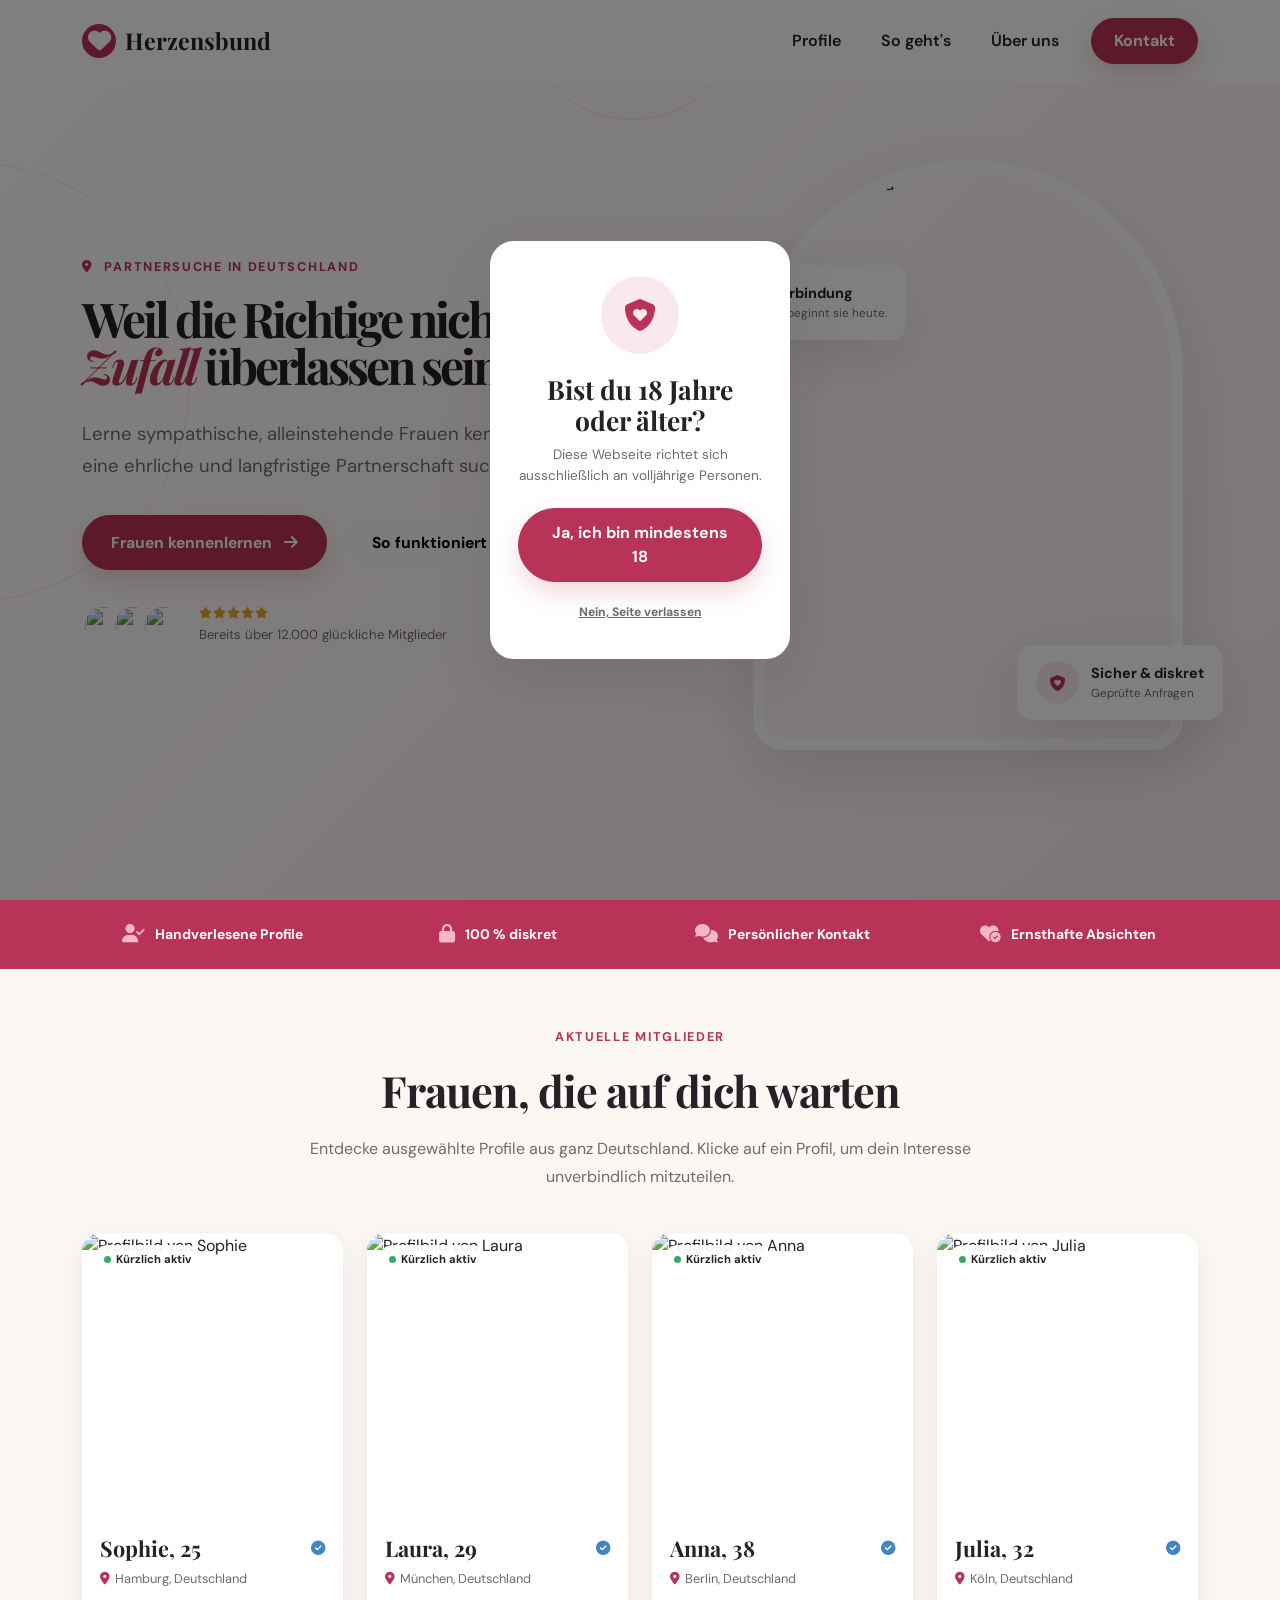
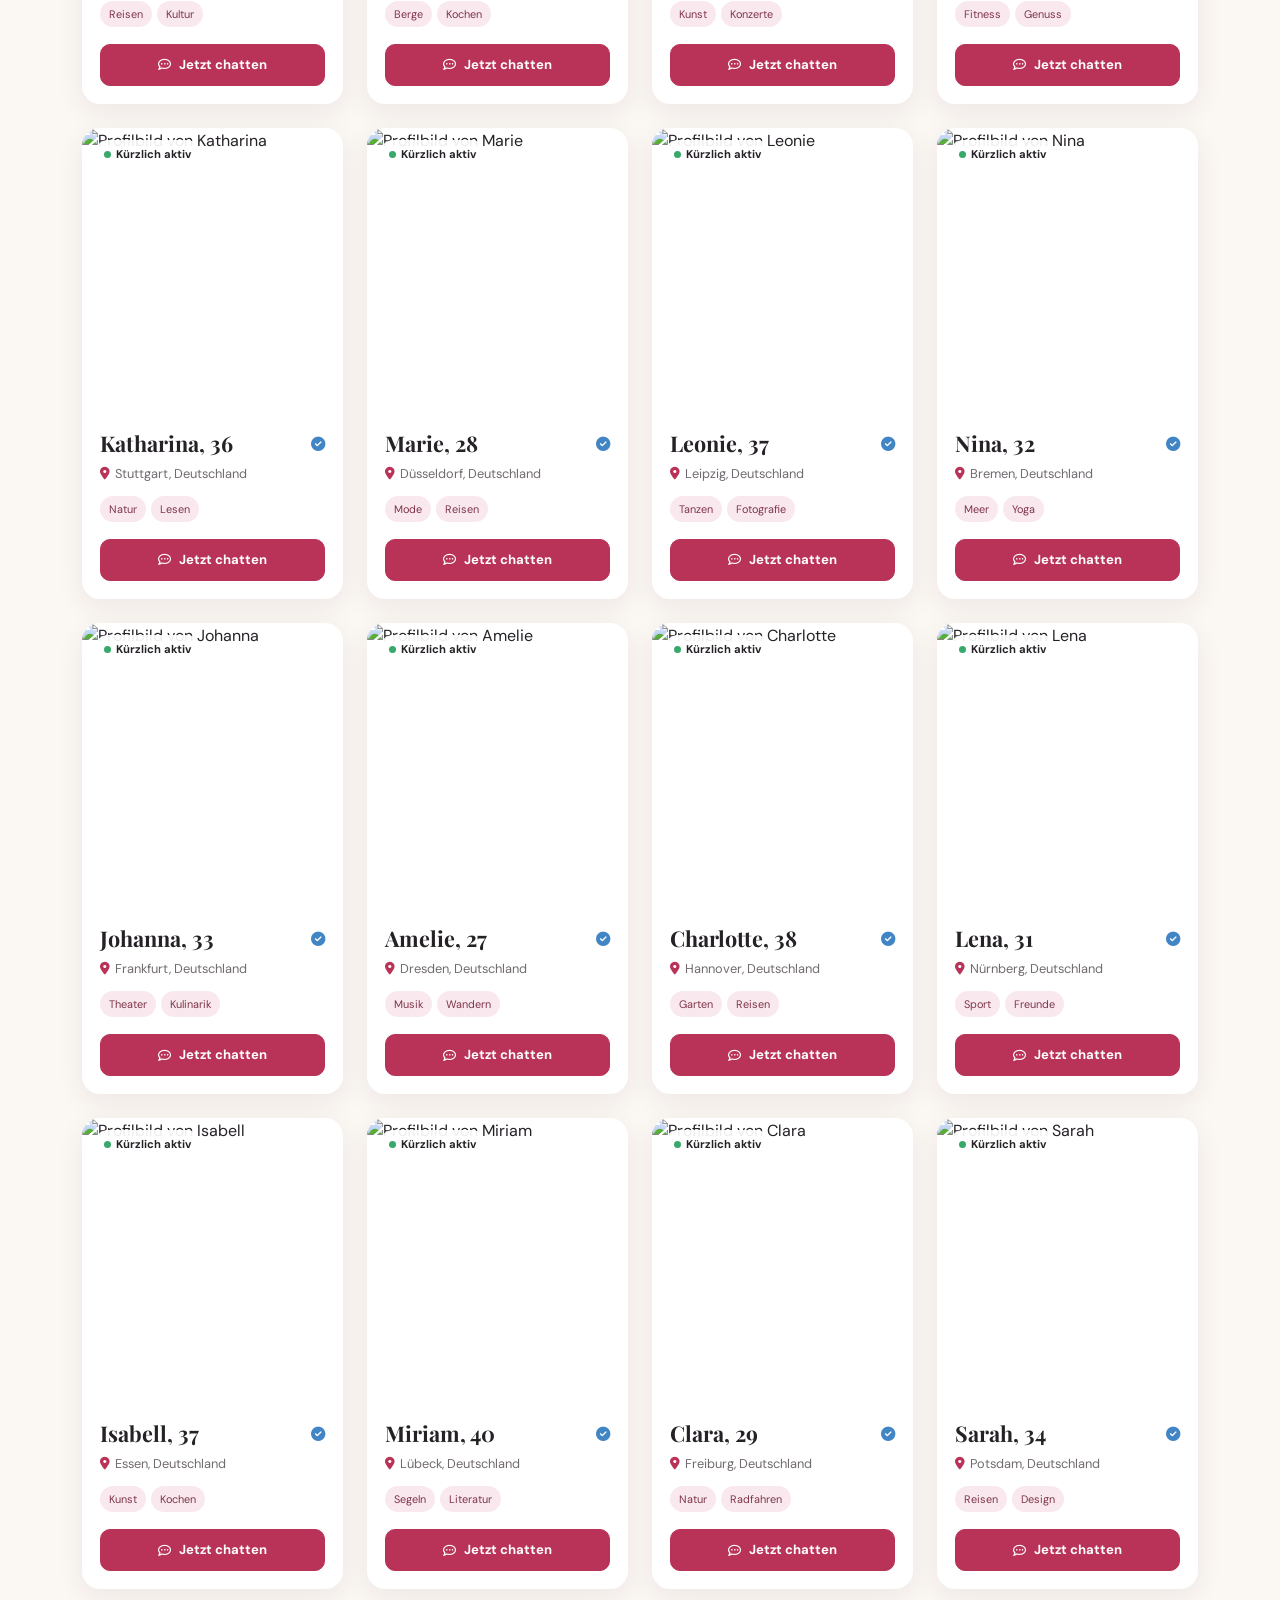
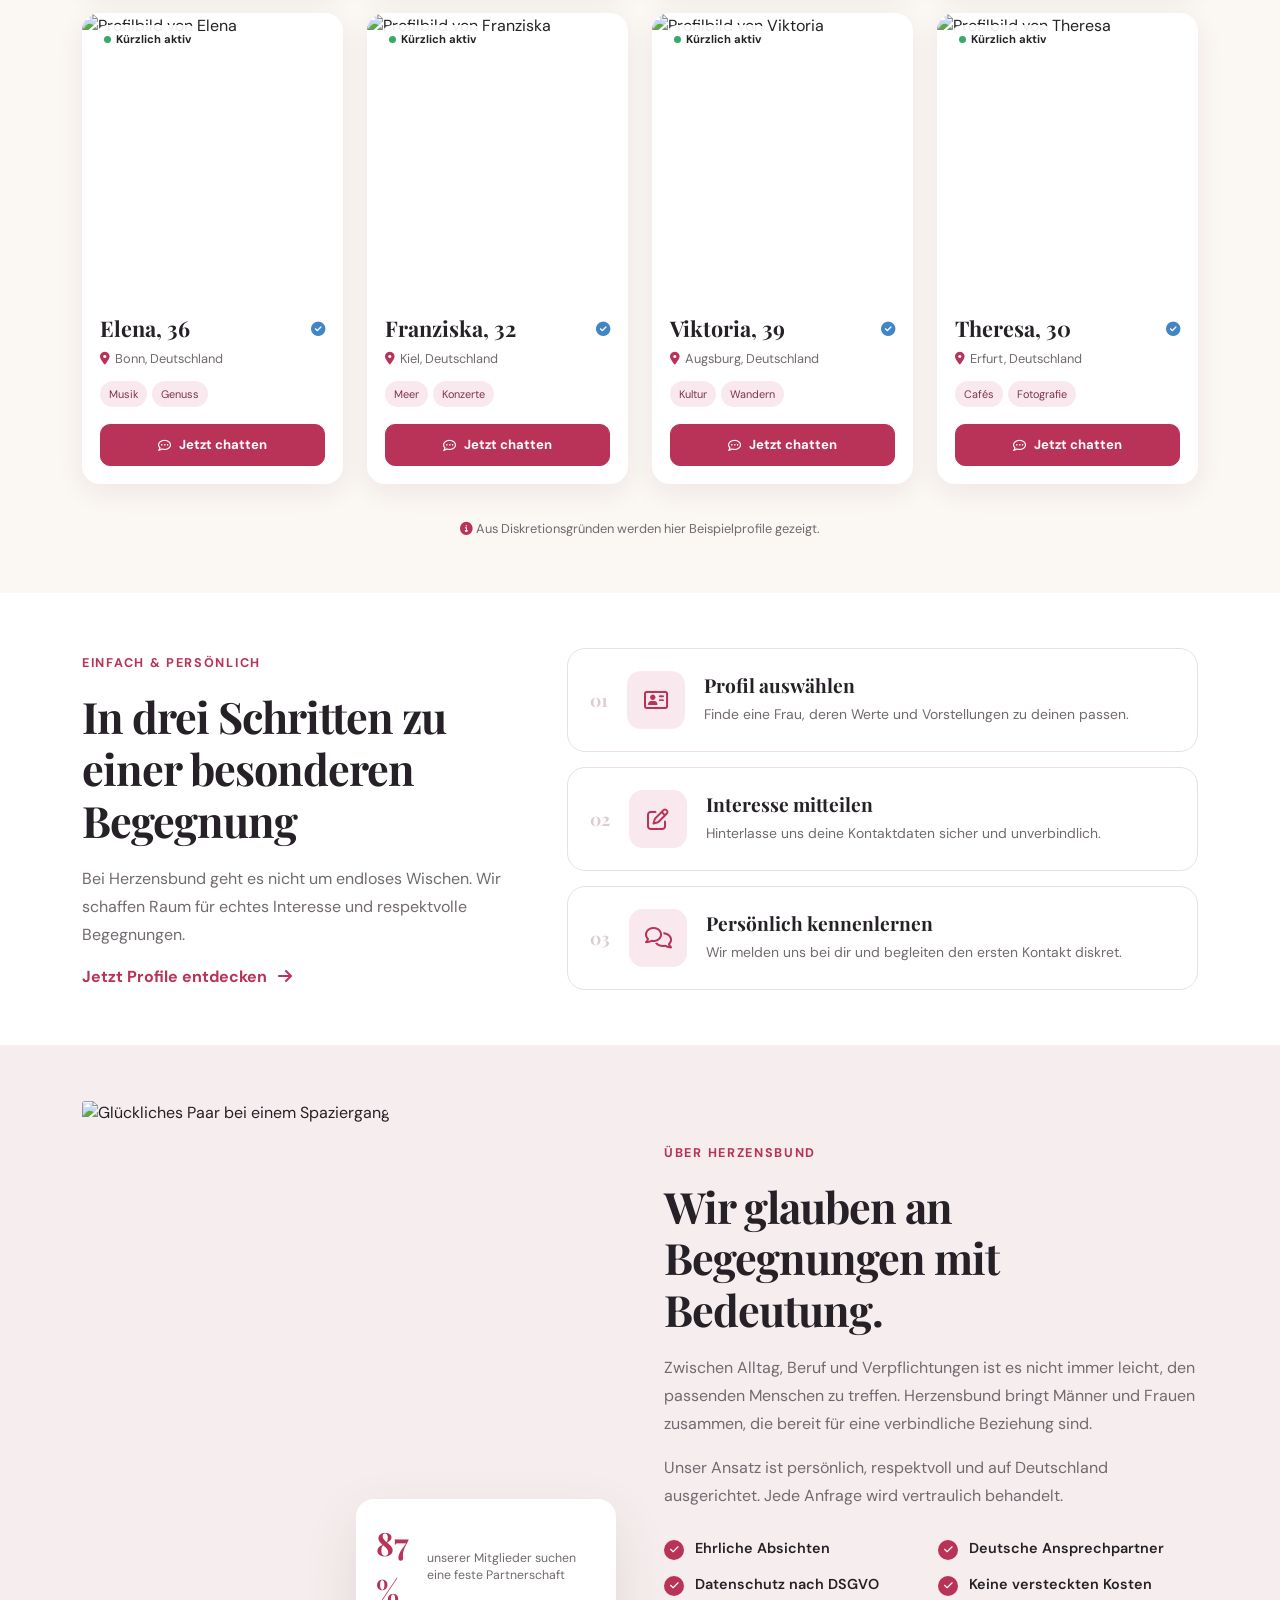
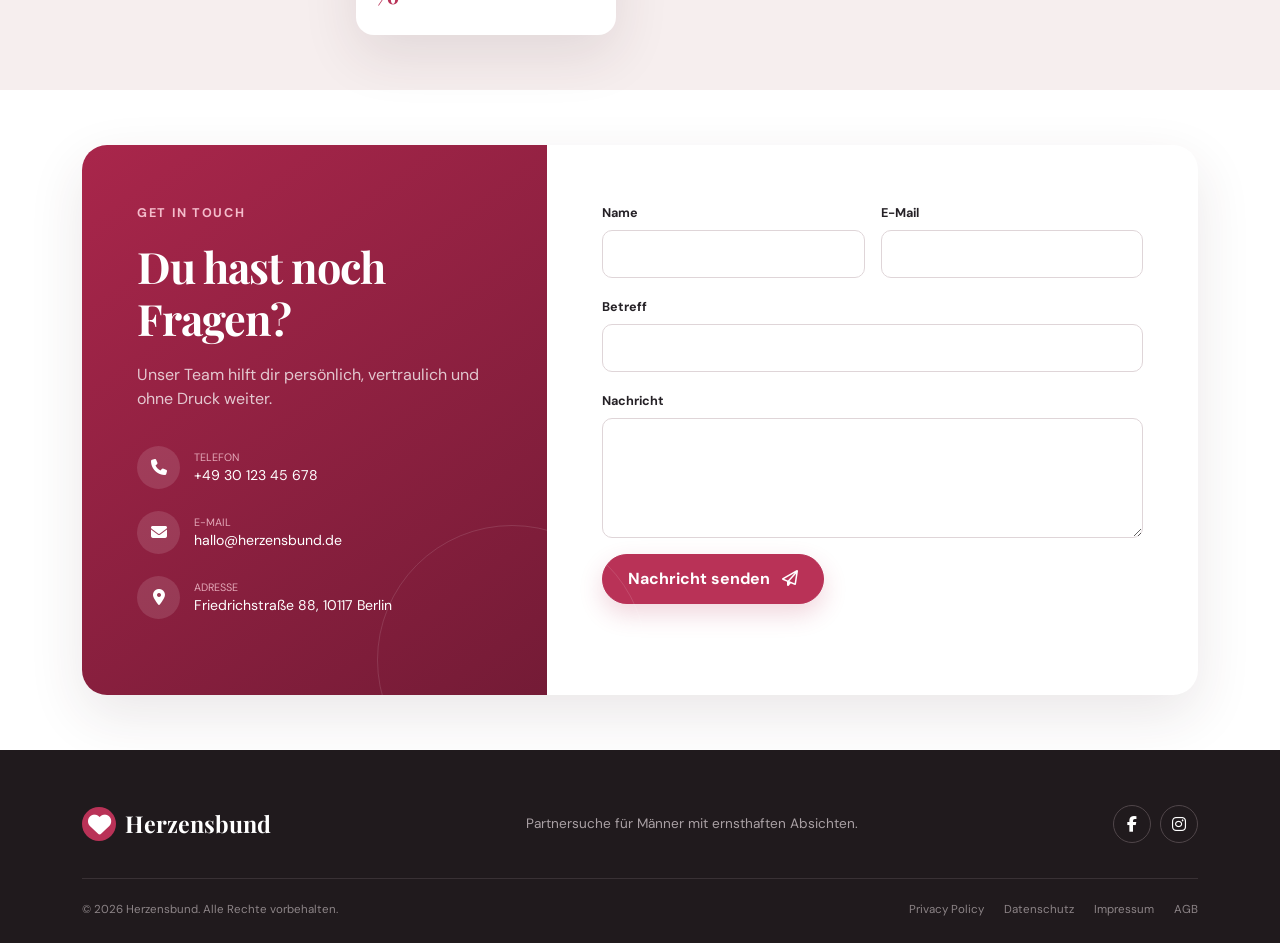
==== index.html @ 9f70c51f "Add files via upload" ====
<!doctype html>
<html lang="de">
<head>
  <meta charset="utf-8">
  <meta name="viewport" content="width=device-width, initial-scale=1">
  <meta name="description" content="Herzensbund verbindet alleinstehende Männer mit niveauvollen Frauen aus ganz Deutschland.">
  <title>Herzensbund | Partnersuche mit echten Absichten</title>
  <link rel="preconnect" href="https://fonts.googleapis.com">
  <link rel="preconnect" href="https://fonts.gstatic.com" crossorigin>
  <link href="https://fonts.googleapis.com/css2?family=DM+Sans:wght@400;500;600;700&family=Playfair+Display:wght@600;700&display=swap" rel="stylesheet">
  <link href="https://cdn.jsdelivr.net/npm/bootstrap@5.3.3/dist/css/bootstrap.min.css" rel="stylesheet">
  <link href="https://cdnjs.cloudflare.com/ajax/libs/font-awesome/6.5.2/css/all.min.css" rel="stylesheet">
  <link rel="stylesheet" href="styles.css">
</head>
<body>
  <nav class="navbar navbar-expand-lg fixed-top" id="mainNav">
    <div class="container">
      <a class="navbar-brand" href="#start" aria-label="Herzensbund Startseite">
        <span class="brand-icon"><i class="fa-solid fa-heart"></i></span>
        Herzensbund
      </a>
      <button class="navbar-toggler border-0 shadow-none" type="button" data-bs-toggle="collapse" data-bs-target="#navbarMenu" aria-controls="navbarMenu" aria-expanded="false" aria-label="Navigation öffnen">
        <i class="fa-solid fa-bars"></i>
      </button>
      <div class="collapse navbar-collapse" id="navbarMenu">
        <ul class="navbar-nav ms-auto align-items-lg-center gap-lg-4">
          <li class="nav-item"><a class="nav-link" href="#profile">Profile</a></li>
          <li class="nav-item"><a class="nav-link" href="#so-gehts">So geht's</a></li>
          <li class="nav-item"><a class="nav-link" href="#ueber-uns">Über uns</a></li>
          <li class="nav-item"><a class="btn btn-primary nav-cta" href="#kontakt">Kontakt</a></li>
        </ul>
      </div>
    </div>
  </nav>

  <main>
    <section class="hero-section" id="start">
      <div class="hero-shape hero-shape-one"></div>
      <div class="hero-shape hero-shape-two"></div>
      <div class="container position-relative">
        <div class="row align-items-center min-vh-100 py-5">
          <div class="col-lg-6 pt-5 pt-lg-0">
            <div class="eyebrow"><i class="fa-solid fa-location-dot"></i> Partnersuche in Deutschland</div>
            <h1>Weil die Richtige nicht dem <span>Zufall</span> überlassen sein sollte.</h1>
            <p class="hero-copy">Lerne sympathische, alleinstehende Frauen kennen, die wie du eine ehrliche und langfristige Partnerschaft suchen.</p>
            <div class="d-flex flex-column flex-sm-row gap-3">
              <a href="#profile" class="btn btn-primary btn-lg">Frauen kennenlernen <i class="fa-solid fa-arrow-right ms-2"></i></a>
              <a href="#so-gehts" class="btn btn-light btn-lg">So funktioniert es</a>
            </div>
            <div class="hero-trust">
              <div class="avatar-stack" aria-hidden="true">
                <img src="https://randomuser.me/api/portraits/women/44.jpg" alt="">
                <img src="https://randomuser.me/api/portraits/women/65.jpg" alt="">
                <img src="https://randomuser.me/api/portraits/women/68.jpg" alt="">
              </div>
              <div>
                <div class="stars" aria-label="5 von 5 Sternen">
                  <i class="fa-solid fa-star"></i><i class="fa-solid fa-star"></i><i class="fa-solid fa-star"></i><i class="fa-solid fa-star"></i><i class="fa-solid fa-star"></i>
                </div>
                <span>Bereits über 12.000 glückliche Mitglieder</span>
              </div>
            </div>
          </div>
          <div class="col-lg-6 d-none d-lg-block">
            <div class="hero-visual">
              <div class="hero-image-wrap">
                <img src="images/hero.avif" alt="Lächelnde Frau">
              </div>
              <div class="floating-card card-match">
                <span class="match-icon"><i class="fa-solid fa-heart"></i></span>
                <div><strong>Neue Verbindung</strong><small>Vielleicht beginnt sie heute.</small></div>
              </div>
              <div class="floating-card card-safe">
                <span><i class="fa-solid fa-shield-heart"></i></span>
                <div><strong>Sicher & diskret</strong><small>Geprüfte Anfragen</small></div>
              </div>
            </div>
          </div>
        </div>
      </div>
    </section>

    <section class="trust-strip">
      <div class="container">
        <div class="row g-4 text-center">
          <div class="col-6 col-lg-3"><i class="fa-solid fa-user-check"></i><strong>Handverlesene Profile</strong></div>
          <div class="col-6 col-lg-3"><i class="fa-solid fa-lock"></i><strong>100 % diskret</strong></div>
          <div class="col-6 col-lg-3"><i class="fa-solid fa-comments"></i><strong>Persönlicher Kontakt</strong></div>
          <div class="col-6 col-lg-3"><i class="fa-solid fa-heart-circle-check"></i><strong>Ernsthafte Absichten</strong></div>
        </div>
      </div>
    </section>

    <section class="section-padding profiles-section" id="profile">
      <div class="container">
        <div class="section-heading text-center mx-auto">
          <span class="section-kicker">Aktuelle Mitglieder</span>
          <h2>Frauen, die auf dich warten</h2>
          <p>Entdecke ausgewählte Profile aus ganz Deutschland. Klicke auf ein Profil, um dein Interesse unverbindlich mitzuteilen.</p>
        </div>
         <div class="row g-4" id="candidateGrid">
    <div class="col-sm-6 col-lg-4 col-xl-3">
      <article class="candidate-card" tabindex="0" role="button" data-name="Sophie" aria-label="Sophie, 31, aus Hamburg kennenlernen">
        <div class="candidate-image">
          <img src="images/01.jpg" alt="Profilbild von Sophie" loading="lazy">
          <span class="online-badge">Kürzlich aktiv</span>
        </div>
        <div class="candidate-body">
          <div class="candidate-top">
            <h3>Sophie, 25</h3>
            <i class="fa-solid fa-circle-check verified" title="Profil geprüft"></i>
          </div>
          <p class="candidate-location"><i class="fa-solid fa-location-dot"></i>Hamburg, Deutschland</p>
          <div class="candidate-tags"><span>Reisen</span><span>Kultur</span></div>
          <button class="candidate-chat-btn" type="button" aria-label="Jetzt mit Sophie chatten">
            <i class="fa-regular fa-comment-dots"></i> Jetzt chatten
          </button>
        </div>
      </article>
    </div>
  
    <div class="col-sm-6 col-lg-4 col-xl-3">
      <article class="candidate-card" tabindex="0" role="button" data-name="Laura" aria-label="Laura, 29, aus München kennenlernen">
        <div class="candidate-image">
          <img src="images/02.jpg" alt="Profilbild von Laura" loading="lazy">
          <span class="online-badge">Kürzlich aktiv</span>
        </div>
        <div class="candidate-body">
          <div class="candidate-top">
            <h3>Laura, 29</h3>
            <i class="fa-solid fa-circle-check verified" title="Profil geprüft"></i>
          </div>
          <p class="candidate-location"><i class="fa-solid fa-location-dot"></i>München, Deutschland</p>
          <div class="candidate-tags"><span>Berge</span><span>Kochen</span></div>
          <button class="candidate-chat-btn" type="button" aria-label="Jetzt mit Laura chatten">
            <i class="fa-regular fa-comment-dots"></i> Jetzt chatten
          </button>
        </div>
      </article>
    </div>
  
    <div class="col-sm-6 col-lg-4 col-xl-3">
      <article class="candidate-card" tabindex="0" role="button" data-name="Anna" aria-label="Anna, 34, aus Berlin kennenlernen">
        <div class="candidate-image">
          <img src="images/03.jpg" alt="Profilbild von Anna" loading="lazy">
          <span class="online-badge">Kürzlich aktiv</span>
        </div>
        <div class="candidate-body">
          <div class="candidate-top">
            <h3>Anna, 38</h3>
            <i class="fa-solid fa-circle-check verified" title="Profil geprüft"></i>
          </div>
          <p class="candidate-location"><i class="fa-solid fa-location-dot"></i>Berlin, Deutschland</p>
          <div class="candidate-tags"><span>Kunst</span><span>Konzerte</span></div>
          <button class="candidate-chat-btn" type="button" aria-label="Jetzt mit Anna chatten">
            <i class="fa-regular fa-comment-dots"></i> Jetzt chatten
          </button>
        </div>
      </article>
    </div>
  
    <div class="col-sm-6 col-lg-4 col-xl-3">
      <article class="candidate-card" tabindex="0" role="button" data-name="Julia" aria-label="Julia, 32, aus Köln kennenlernen">
        <div class="candidate-image">
          <img src="images/04.jpg" alt="Profilbild von Julia" loading="lazy">
          <span class="online-badge">Kürzlich aktiv</span>
        </div>
        <div class="candidate-body">
          <div class="candidate-top">
            <h3>Julia, 32</h3>
            <i class="fa-solid fa-circle-check verified" title="Profil geprüft"></i>
          </div>
          <p class="candidate-location"><i class="fa-solid fa-location-dot"></i>Köln, Deutschland</p>
          <div class="candidate-tags"><span>Fitness</span><span>Genuss</span></div>
          <button class="candidate-chat-btn" type="button" aria-label="Jetzt mit Julia chatten">
            <i class="fa-regular fa-comment-dots"></i> Jetzt chatten
          </button>
        </div>
      </article>
    </div>
  
    <div class="col-sm-6 col-lg-4 col-xl-3">
      <article class="candidate-card" tabindex="0" role="button" data-name="Katharina" aria-label="Katharina, 36, aus Stuttgart kennenlernen">
        <div class="candidate-image">
          <img src="images/05.jpg" alt="Profilbild von Katharina" loading="lazy">
          <span class="online-badge">Kürzlich aktiv</span>
        </div>
        <div class="candidate-body">
          <div class="candidate-top">
            <h3>Katharina, 36</h3>
            <i class="fa-solid fa-circle-check verified" title="Profil geprüft"></i>
          </div>
          <p class="candidate-location"><i class="fa-solid fa-location-dot"></i>Stuttgart, Deutschland</p>
          <div class="candidate-tags"><span>Natur</span><span>Lesen</span></div>
          <button class="candidate-chat-btn" type="button" aria-label="Jetzt mit Katharina chatten">
            <i class="fa-regular fa-comment-dots"></i> Jetzt chatten
          </button>
        </div>
      </article>
    </div>
  
    <div class="col-sm-6 col-lg-4 col-xl-3">
      <article class="candidate-card" tabindex="0" role="button" data-name="Marie" aria-label="Marie, 28, aus Düsseldorf kennenlernen">
        <div class="candidate-image">
          <img src="images/06.jpg" alt="Profilbild von Marie" loading="lazy">
          <span class="online-badge">Kürzlich aktiv</span>
        </div>
        <div class="candidate-body">
          <div class="candidate-top">
            <h3>Marie, 28</h3>
            <i class="fa-solid fa-circle-check verified" title="Profil geprüft"></i>
          </div>
          <p class="candidate-location"><i class="fa-solid fa-location-dot"></i>Düsseldorf, Deutschland</p>
          <div class="candidate-tags"><span>Mode</span><span>Reisen</span></div>
          <button class="candidate-chat-btn" type="button" aria-label="Jetzt mit Marie chatten">
            <i class="fa-regular fa-comment-dots"></i> Jetzt chatten
          </button>
        </div>
      </article>
    </div>
  
    <div class="col-sm-6 col-lg-4 col-xl-3">
      <article class="candidate-card" tabindex="0" role="button" data-name="Leonie" aria-label="Leonie, 30, aus Leipzig kennenlernen">
        <div class="candidate-image">
          <img src="images/07.jpg" alt="Profilbild von Leonie" loading="lazy">
          <span class="online-badge">Kürzlich aktiv</span>
        </div>
        <div class="candidate-body">
          <div class="candidate-top">
            <h3>Leonie, 37</h3>
            <i class="fa-solid fa-circle-check verified" title="Profil geprüft"></i>
          </div>
          <p class="candidate-location"><i class="fa-solid fa-location-dot"></i>Leipzig, Deutschland</p>
          <div class="candidate-tags"><span>Tanzen</span><span>Fotografie</span></div>
          <button class="candidate-chat-btn" type="button" aria-label="Jetzt mit Leonie chatten">
            <i class="fa-regular fa-comment-dots"></i> Jetzt chatten
          </button>
        </div>
      </article>
    </div>
  
    <div class="col-sm-6 col-lg-4 col-xl-3">
      <article class="candidate-card" tabindex="0" role="button" data-name="Nina" aria-label="Nina, 35, aus Bremen kennenlernen">
        <div class="candidate-image">
          <img src="images/08.jpg" alt="Profilbild von Nina" loading="lazy">
          <span class="online-badge">Kürzlich aktiv</span>
        </div>
        <div class="candidate-body">
          <div class="candidate-top">
            <h3>Nina, 32</h3>
            <i class="fa-solid fa-circle-check verified" title="Profil geprüft"></i>
          </div>
          <p class="candidate-location"><i class="fa-solid fa-location-dot"></i>Bremen, Deutschland</p>
          <div class="candidate-tags"><span>Meer</span><span>Yoga</span></div>
          <button class="candidate-chat-btn" type="button" aria-label="Jetzt mit Nina chatten">
            <i class="fa-regular fa-comment-dots"></i> Jetzt chatten
          </button>
        </div>
      </article>
    </div>
  
    <div class="col-sm-6 col-lg-4 col-xl-3">
      <article class="candidate-card" tabindex="0" role="button" data-name="Johanna" aria-label="Johanna, 33, aus Frankfurt kennenlernen">
        <div class="candidate-image">
          <img src="images/09.jpg" alt="Profilbild von Johanna" loading="lazy">
          <span class="online-badge">Kürzlich aktiv</span>
        </div>
        <div class="candidate-body">
          <div class="candidate-top">
            <h3>Johanna, 33</h3>
            <i class="fa-solid fa-circle-check verified" title="Profil geprüft"></i>
          </div>
          <p class="candidate-location"><i class="fa-solid fa-location-dot"></i>Frankfurt, Deutschland</p>
          <div class="candidate-tags"><span>Theater</span><span>Kulinarik</span></div>
          <button class="candidate-chat-btn" type="button" aria-label="Jetzt mit Johanna chatten">
            <i class="fa-regular fa-comment-dots"></i> Jetzt chatten
          </button>
        </div>
      </article>
    </div>
  
    <div class="col-sm-6 col-lg-4 col-xl-3">
      <article class="candidate-card" tabindex="0" role="button" data-name="Amelie" aria-label="Amelie, 27, aus Dresden kennenlernen">
        <div class="candidate-image">
          <img src="images/10.jpg" alt="Profilbild von Amelie" loading="lazy">
          <span class="online-badge">Kürzlich aktiv</span>
        </div>
        <div class="candidate-body">
          <div class="candidate-top">
            <h3>Amelie, 27</h3>
            <i class="fa-solid fa-circle-check verified" title="Profil geprüft"></i>
          </div>
          <p class="candidate-location"><i class="fa-solid fa-location-dot"></i>Dresden, Deutschland</p>
          <div class="candidate-tags"><span>Musik</span><span>Wandern</span></div>
          <button class="candidate-chat-btn" type="button" aria-label="Jetzt mit Amelie chatten">
            <i class="fa-regular fa-comment-dots"></i> Jetzt chatten
          </button>
        </div>
      </article>
    </div>
  
    <div class="col-sm-6 col-lg-4 col-xl-3">
      <article class="candidate-card" tabindex="0" role="button" data-name="Charlotte" aria-label="Charlotte, 38, aus Hannover kennenlernen">
        <div class="candidate-image">
          <img src="images/11.jpg" alt="Profilbild von Charlotte" loading="lazy">
          <span class="online-badge">Kürzlich aktiv</span>
        </div>
        <div class="candidate-body">
          <div class="candidate-top">
            <h3>Charlotte, 38</h3>
            <i class="fa-solid fa-circle-check verified" title="Profil geprüft"></i>
          </div>
          <p class="candidate-location"><i class="fa-solid fa-location-dot"></i>Hannover, Deutschland</p>
          <div class="candidate-tags"><span>Garten</span><span>Reisen</span></div>
          <button class="candidate-chat-btn" type="button" aria-label="Jetzt mit Charlotte chatten">
            <i class="fa-regular fa-comment-dots"></i> Jetzt chatten
          </button>
        </div>
      </article>
    </div>
  
    <div class="col-sm-6 col-lg-4 col-xl-3">
      <article class="candidate-card" tabindex="0" role="button" data-name="Lena" aria-label="Lena, 31, aus Nürnberg kennenlernen">
        <div class="candidate-image">
          <img src="images/12.jpg" alt="Profilbild von Lena" loading="lazy">
          <span class="online-badge">Kürzlich aktiv</span>
        </div>
        <div class="candidate-body">
          <div class="candidate-top">
            <h3>Lena, 31</h3>
            <i class="fa-solid fa-circle-check verified" title="Profil geprüft"></i>
          </div>
          <p class="candidate-location"><i class="fa-solid fa-location-dot"></i>Nürnberg, Deutschland</p>
          <div class="candidate-tags"><span>Sport</span><span>Freunde</span></div>
          <button class="candidate-chat-btn" type="button" aria-label="Jetzt mit Lena chatten">
            <i class="fa-regular fa-comment-dots"></i> Jetzt chatten
          </button>
        </div>
      </article>
    </div>
  
    <div class="col-sm-6 col-lg-4 col-xl-3">
      <article class="candidate-card" tabindex="0" role="button" data-name="Isabell" aria-label="Isabell, 37, aus Essen kennenlernen">
        <div class="candidate-image">
          <img src="images/13.jpg" alt="Profilbild von Isabell" loading="lazy">
          <span class="online-badge">Kürzlich aktiv</span>
        </div>
        <div class="candidate-body">
          <div class="candidate-top">
            <h3>Isabell, 37</h3>
            <i class="fa-solid fa-circle-check verified" title="Profil geprüft"></i>
          </div>
          <p class="candidate-location"><i class="fa-solid fa-location-dot"></i>Essen, Deutschland</p>
          <div class="candidate-tags"><span>Kunst</span><span>Kochen</span></div>
          <button class="candidate-chat-btn" type="button" aria-label="Jetzt mit Isabell chatten">
            <i class="fa-regular fa-comment-dots"></i> Jetzt chatten
          </button>
        </div>
      </article>
    </div>
  
    <div class="col-sm-6 col-lg-4 col-xl-3">
      <article class="candidate-card" tabindex="0" role="button" data-name="Miriam" aria-label="Miriam, 40, aus Lübeck kennenlernen">
        <div class="candidate-image">
          <img src="images/14.jpg" alt="Profilbild von Miriam" loading="lazy">
          <span class="online-badge">Kürzlich aktiv</span>
        </div>
        <div class="candidate-body">
          <div class="candidate-top">
            <h3>Miriam, 40</h3>
            <i class="fa-solid fa-circle-check verified" title="Profil geprüft"></i>
          </div>
          <p class="candidate-location"><i class="fa-solid fa-location-dot"></i>Lübeck, Deutschland</p>
          <div class="candidate-tags"><span>Segeln</span><span>Literatur</span></div>
          <button class="candidate-chat-btn" type="button" aria-label="Jetzt mit Miriam chatten">
            <i class="fa-regular fa-comment-dots"></i> Jetzt chatten
          </button>
        </div>
      </article>
    </div>
  
    <div class="col-sm-6 col-lg-4 col-xl-3">
      <article class="candidate-card" tabindex="0" role="button" data-name="Clara" aria-label="Clara, 29, aus Freiburg kennenlernen">
        <div class="candidate-image">
          <img src="images/15.jpg" alt="Profilbild von Clara" loading="lazy">
          <span class="online-badge">Kürzlich aktiv</span>
        </div>
        <div class="candidate-body">
          <div class="candidate-top">
            <h3>Clara, 29</h3>
            <i class="fa-solid fa-circle-check verified" title="Profil geprüft"></i>
          </div>
          <p class="candidate-location"><i class="fa-solid fa-location-dot"></i>Freiburg, Deutschland</p>
          <div class="candidate-tags"><span>Natur</span><span>Radfahren</span></div>
          <button class="candidate-chat-btn" type="button" aria-label="Jetzt mit Clara chatten">
            <i class="fa-regular fa-comment-dots"></i> Jetzt chatten
          </button>
        </div>
      </article>
    </div>
  
    <div class="col-sm-6 col-lg-4 col-xl-3">
      <article class="candidate-card" tabindex="0" role="button" data-name="Sarah" aria-label="Sarah, 34, aus Potsdam kennenlernen">
        <div class="candidate-image">
          <img src="images/16.jpg" alt="Profilbild von Sarah" loading="lazy">
          <span class="online-badge">Kürzlich aktiv</span>
        </div>
        <div class="candidate-body">
          <div class="candidate-top">
            <h3>Sarah, 34</h3>
            <i class="fa-solid fa-circle-check verified" title="Profil geprüft"></i>
          </div>
          <p class="candidate-location"><i class="fa-solid fa-location-dot"></i>Potsdam, Deutschland</p>
          <div class="candidate-tags"><span>Reisen</span><span>Design</span></div>
          <button class="candidate-chat-btn" type="button" aria-label="Jetzt mit Sarah chatten">
            <i class="fa-regular fa-comment-dots"></i> Jetzt chatten
          </button>
        </div>
      </article>
    </div>
  
    <div class="col-sm-6 col-lg-4 col-xl-3">
      <article class="candidate-card" tabindex="0" role="button" data-name="Elena" aria-label="Elena, 36, aus Bonn kennenlernen">
        <div class="candidate-image">
          <img src="images/17.jpg" alt="Profilbild von Elena" loading="lazy">
          <span class="online-badge">Kürzlich aktiv</span>
        </div>
        <div class="candidate-body">
          <div class="candidate-top">
            <h3>Elena, 36</h3>
            <i class="fa-solid fa-circle-check verified" title="Profil geprüft"></i>
          </div>
          <p class="candidate-location"><i class="fa-solid fa-location-dot"></i>Bonn, Deutschland</p>
          <div class="candidate-tags"><span>Musik</span><span>Genuss</span></div>
          <button class="candidate-chat-btn" type="button" aria-label="Jetzt mit Elena chatten">
            <i class="fa-regular fa-comment-dots"></i> Jetzt chatten
          </button>
        </div>
      </article>
    </div>
  
    <div class="col-sm-6 col-lg-4 col-xl-3">
      <article class="candidate-card" tabindex="0" role="button" data-name="Franziska" aria-label="Franziska, 32, aus Kiel kennenlernen">
        <div class="candidate-image">
          <img src="images/18.jpg" alt="Profilbild von Franziska" loading="lazy">
          <span class="online-badge">Kürzlich aktiv</span>
        </div>
        <div class="candidate-body">
          <div class="candidate-top">
            <h3>Franziska, 32</h3>
            <i class="fa-solid fa-circle-check verified" title="Profil geprüft"></i>
          </div>
          <p class="candidate-location"><i class="fa-solid fa-location-dot"></i>Kiel, Deutschland</p>
          <div class="candidate-tags"><span>Meer</span><span>Konzerte</span></div>
          <button class="candidate-chat-btn" type="button" aria-label="Jetzt mit Franziska chatten">
            <i class="fa-regular fa-comment-dots"></i> Jetzt chatten
          </button>
        </div>
      </article>
    </div>
  
    <div class="col-sm-6 col-lg-4 col-xl-3">
      <article class="candidate-card" tabindex="0" role="button" data-name="Viktoria" aria-label="Viktoria, 39, aus Augsburg kennenlernen">
        <div class="candidate-image">
          <img src="images/19.jpg" alt="Profilbild von Viktoria" loading="lazy">
          <span class="online-badge">Kürzlich aktiv</span>
        </div>
        <div class="candidate-body">
          <div class="candidate-top">
            <h3>Viktoria, 39</h3>
            <i class="fa-solid fa-circle-check verified" title="Profil geprüft"></i>
          </div>
          <p class="candidate-location"><i class="fa-solid fa-location-dot"></i>Augsburg, Deutschland</p>
          <div class="candidate-tags"><span>Kultur</span><span>Wandern</span></div>
          <button class="candidate-chat-btn" type="button" aria-label="Jetzt mit Viktoria chatten">
            <i class="fa-regular fa-comment-dots"></i> Jetzt chatten
          </button>
        </div>
      </article>
    </div>
  
    <div class="col-sm-6 col-lg-4 col-xl-3">
      <article class="candidate-card" tabindex="0" role="button" data-name="Theresa" aria-label="Theresa, 30, aus Erfurt kennenlernen">
        <div class="candidate-image">
          <img src="images/20.jpg" alt="Profilbild von Theresa" loading="lazy">
          <span class="online-badge">Kürzlich aktiv</span>
        </div>
        <div class="candidate-body">
          <div class="candidate-top">
            <h3>Theresa, 30</h3>
            <i class="fa-solid fa-circle-check verified" title="Profil geprüft"></i>
          </div>
          <p class="candidate-location"><i class="fa-solid fa-location-dot"></i>Erfurt, Deutschland</p>
          <div class="candidate-tags"><span>Cafés</span><span>Fotografie</span></div>
          <button class="candidate-chat-btn" type="button" aria-label="Jetzt mit Theresa chatten">
            <i class="fa-regular fa-comment-dots"></i> Jetzt chatten
          </button>
        </div>
      </article>
    </div>
  </div>
          
        <p class="profile-note text-center"><i class="fa-solid fa-circle-info"></i> Aus Diskretionsgründen werden hier Beispielprofile gezeigt.</p>
      </div>
    </section>

    <section class="section-padding how-section" id="so-gehts">
      <div class="container">
        <div class="row align-items-center g-5">
          <div class="col-lg-5">
            <span class="section-kicker">Einfach & persönlich</span>
            <h2>In drei Schritten zu einer besonderen Begegnung</h2>
            <p>Bei Herzensbund geht es nicht um endloses Wischen. Wir schaffen Raum für echtes Interesse und respektvolle Begegnungen.</p>
            <a href="#profile" class="text-link">Jetzt Profile entdecken <i class="fa-solid fa-arrow-right"></i></a>
          </div>
          <div class="col-lg-7">
            <div class="steps-list">
              <article class="step-card">
                <span class="step-number">01</span>
                <div class="step-icon"><i class="fa-regular fa-address-card"></i></div>
                <div><h3>Profil auswählen</h3><p>Finde eine Frau, deren Werte und Vorstellungen zu deinen passen.</p></div>
              </article>
              <article class="step-card">
                <span class="step-number">02</span>
                <div class="step-icon"><i class="fa-regular fa-pen-to-square"></i></div>
                <div><h3>Interesse mitteilen</h3><p>Hinterlasse uns deine Kontaktdaten sicher und unverbindlich.</p></div>
              </article>
              <article class="step-card">
                <span class="step-number">03</span>
                <div class="step-icon"><i class="fa-regular fa-comments"></i></div>
                <div><h3>Persönlich kennenlernen</h3><p>Wir melden uns bei dir und begleiten den ersten Kontakt diskret.</p></div>
              </article>
            </div>
          </div>
        </div>
      </div>
    </section>

    <section class="section-padding story-section" id="ueber-uns">
      <div class="container">
        <div class="row align-items-center g-5">
          <div class="col-lg-6">
            <div class="story-images">
              <img class="story-main" src="images/about.jpg" alt="Glückliches Paar bei einem Spaziergang">
              <div class="story-stat"><strong>87 %</strong><span>unserer Mitglieder suchen eine feste Partnerschaft</span></div>
            </div>
          </div>
          <div class="col-lg-6">
            <span class="section-kicker">Über Herzensbund</span>
            <h2>Wir glauben an Begegnungen mit Bedeutung.</h2>
            <p>Zwischen Alltag, Beruf und Verpflichtungen ist es nicht immer leicht, den passenden Menschen zu treffen. Herzensbund bringt Männer und Frauen zusammen, die bereit für eine verbindliche Beziehung sind.</p>
            <p>Unser Ansatz ist persönlich, respektvoll und auf Deutschland ausgerichtet. Jede Anfrage wird vertraulich behandelt.</p>
            <div class="values-grid">
              <div><i class="fa-solid fa-check"></i> Ehrliche Absichten</div>
              <div><i class="fa-solid fa-check"></i> Deutsche Ansprechpartner</div>
              <div><i class="fa-solid fa-check"></i> Datenschutz nach DSGVO</div>
              <div><i class="fa-solid fa-check"></i> Keine versteckten Kosten</div>
            </div>
          </div>
        </div>
      </div>
    </section>

    <section class="contact-section section-padding" id="kontakt">
      <div class="container">
        <div class="contact-panel">
          <div class="row g-0">
            <div class="col-lg-5 contact-info">
              <span class="section-kicker light">Get in touch</span>
              <h2>Du hast noch Fragen?</h2>
              <p>Unser Team hilft dir persönlich, vertraulich und ohne Druck weiter.</p>
              <ul class="contact-list">
                <li><i class="fa-solid fa-phone"></i><div><small>Telefon</small><a href="tel:+493012345678">+49 30 123 45 678</a></div></li>
                <li><i class="fa-solid fa-envelope"></i><div><small>E-Mail</small><a href="mailto:hallo@herzensbund.de">hallo@herzensbund.de</a></div></li>
                <li><i class="fa-solid fa-location-dot"></i><div><small>Adresse</small><span>Friedrichstraße 88, 10117 Berlin</span></div></li>
              </ul>
            </div>
            <div class="col-lg-7 contact-form-wrap">
              <form id="contactForm" class="row g-3">
                <input type="hidden" name="form_type" value="Kontaktanfrage">
                <div class="col-md-6"><label for="contactName">Name</label><input class="form-control" id="contactName" name="name" required></div>
                <div class="col-md-6"><label for="contactEmail">E-Mail</label><input class="form-control" id="contactEmail" name="email" type="email" required></div>
                <div class="col-12"><label for="contactSubject">Betreff</label><input class="form-control" id="contactSubject" name="subject" required></div>
                <div class="col-12"><label for="contactMessage">Nachricht</label><textarea class="form-control" id="contactMessage" name="message" rows="4" required></textarea></div>
                <div class="col-12"><button class="btn btn-primary" type="submit">Nachricht senden <i class="fa-regular fa-paper-plane ms-2"></i></button></div>
                <div class="col-12"><div class="form-status" aria-live="polite"></div></div>
              </form>
            </div>
          </div>
        </div>
      </div>
    </section>
  </main>

  <footer>
    <div class="container">
      <div class="footer-main">
        <a class="navbar-brand" href="#start"><span class="brand-icon"><i class="fa-solid fa-heart"></i></span> Herzensbund</a>
        <p>Partnersuche für Männer mit ernsthaften Absichten.</p>
        <div class="social-links">
          <a href="#" aria-label="Facebook"><i class="fa-brands fa-facebook-f"></i></a>
          <a href="#" aria-label="Instagram"><i class="fa-brands fa-instagram"></i></a>
        </div>
      </div>
      <div class="footer-bottom">
        <span>&copy; <span id="currentYear"></span> Herzensbund. Alle Rechte vorbehalten.</span>
        <div>
          <a href="privacy-policy.html">Privacy Policy</a>
          <a href="data-protection.html">Datenschutz</a>
          <a href="imprint.html">Impressum</a>
          <a href="terms.html">AGB</a>
        </div>
      </div>
    </div>
  </footer>

  <div class="modal fade" id="signupModal" tabindex="-1" aria-labelledby="signupModalLabel" aria-hidden="true">
    <div class="modal-dialog modal-dialog-centered">
      <div class="modal-content signup-modal-content">
        <button type="button" class="btn-close modal-close" data-bs-dismiss="modal" aria-label="Schließen"></button>
        <div class="modal-profile-header">
          <img id="selectedCandidateImage" src="" alt="">
          <div>
            <span>Interesse an</span>
            <h2 id="signupModalLabel">Profil</h2>
            <p id="selectedCandidateMeta"></p>
          </div>
        </div>
        <div class="modal-body">
          <p class="modal-intro">Erzähle uns kurz etwas über dich. Wir behandeln deine Angaben selbstverständlich vertraulich.</p>
          <form id="signupForm" class="row g-3">
            <input type="hidden" name="candidate" id="selectedCandidate">
            <input type="hidden" name="form_type" value="Profilanfrage">
            <div class="col-md-8"><label for="signupName">Vollständiger Name</label><input class="form-control" id="signupName" name="name" required></div>
            <div class="col-md-4"><label for="signupAge">Alter</label><input class="form-control" id="signupAge" name="age" type="number" min="18" max="99" required></div>
            <div class="col-12"><label for="signupEmail">E-Mail-Adresse</label><input class="form-control" id="signupEmail" name="email" type="email" required></div>
            <div class="col-12"><label for="signupPhone">Telefonnummer</label><input class="form-control" id="signupPhone" name="phone" type="tel" required></div>
            <div class="col-12"><label for="signupAddress">Adresse</label><textarea class="form-control" id="signupAddress" name="address" rows="2" placeholder="Straße, Hausnummer, PLZ, Ort" required></textarea></div>
            <div class="col-12">
              <div class="form-check"><input class="form-check-input" id="privacyConsent" type="checkbox" required><label class="form-check-label" for="privacyConsent">Ich stimme der Verarbeitung meiner Daten gemäß der <a href="privacy-policy.html" target="_blank" rel="noopener">Datenschutzerklärung</a> zu.</label></div>
            </div>
            <div class="col-12"><button class="btn btn-primary w-100" type="submit">Interesse unverbindlich senden <i class="fa-solid fa-heart ms-2"></i></button></div>
            <div class="col-12"><div class="form-status" aria-live="polite"></div></div>
          </form>
        </div>
      </div>
    </div>
  </div>

  <div class="modal fade age-modal" id="ageModal" data-bs-backdrop="static" data-bs-keyboard="false" tabindex="-1" aria-labelledby="ageModalLabel" aria-hidden="true">
    <div class="modal-dialog modal-dialog-centered modal-sm">
      <div class="modal-content text-center">
        <div class="age-icon"><i class="fa-solid fa-shield-heart"></i></div>
        <h2 id="ageModalLabel">Bist du 18 Jahre oder älter?</h2>
        <p>Diese Webseite richtet sich ausschließlich an volljährige Personen.</p>
        <button class="btn btn-primary w-100 mb-2" id="confirmAge" type="button">Ja, ich bin mindestens 18</button>
        <button class="btn btn-link age-decline" id="declineAge" type="button">Nein, Seite verlassen</button>
      </div>
    </div>
  </div>

  <div class="toast-container position-fixed bottom-0 end-0 p-3">
    <div class="toast success-toast" id="successToast" role="status" aria-live="polite" aria-atomic="true">
      <div class="d-flex align-items-center">
        <div class="toast-body"><i class="fa-solid fa-circle-check"></i> <span>Vielen Dank! Deine Nachricht wurde gesendet.</span></div>
        <button type="button" class="btn-close me-2 m-auto" data-bs-dismiss="toast" aria-label="Schließen"></button>
      </div>
    </div>
  </div>

  <script src="https://cdn.jsdelivr.net/npm/bootstrap@5.3.3/dist/js/bootstrap.bundle.min.js"></script>
  <script src="script.js"></script>
</body>
</html>
---- styles.css ----
:root {
  --primary: #b93257;
  --primary-dark: #8f1f40;
  --primary-soft: #f9e9ee;
  --ink: #252126;
  --muted: #716a70;
  --cream: #fbf7f3;
  --white: #fff;
  --border: #eadfe2;
  --shadow: 0 20px 55px rgba(68, 32, 44, .11);
}

html { scroll-behavior: smooth; }
body { color: var(--ink); font-family: "DM Sans", sans-serif; overflow-x: hidden; }
h1, h2, h3 { font-family: "Playfair Display", serif; font-weight: 700; }
a { color: inherit; text-decoration: none; }
.section-padding {padding: 55px 0;}

.navbar {background: #ffffffde;padding: 18px 0;transition: background-color .3s ease, box-shadow .3s ease, padding .3s ease;}
.navbar.scrolled { background-color: rgba(255, 255, 255, .22) !important; border-bottom: 1px solid rgba(255, 255, 255, .35); box-shadow: 0 8px 30px rgba(50, 30, 36, .07); padding: 11px 0; -webkit-backdrop-filter: blur(14px) saturate(140%); backdrop-filter: blur(14px) saturate(140%); }
.navbar-brand { align-items: center; color: var(--ink); display: inline-flex; font-family: "Playfair Display", serif; font-size: 1.45rem; font-weight: 700; gap: 9px; }
.brand-icon { align-items: center; background: var(--primary); border-radius: 50%; color: #fff; display: inline-flex; height: 34px; justify-content: center; width: 34px; }
.nav-link { color: var(--ink); font-weight: 600; }
.nav-link:hover { color: var(--primary); }
.nav-cta { padding: 10px 22px !important; }

.btn { border-radius: 50px; font-weight: 700; padding: 12px 25px; }
.btn-lg { font-size: .98rem; padding: 15px 28px; }
.btn-primary { background: var(--primary); border-color: var(--primary); box-shadow: 0 10px 24px rgba(185, 50, 87, .2); }
.btn-primary:hover, .btn-primary:focus { background: var(--primary-dark); border-color: var(--primary-dark); transform: translateY(-1px); }

.hero-section { background: linear-gradient(135deg, #fff 0%, #fdf7f5 55%, #faedf0 100%); overflow: hidden; position: relative; }
.hero-shape { border: 1px solid rgba(185, 50, 87, .12); border-radius: 50%; position: absolute; }
.hero-shape-one { height: 440px; left: -250px; top: 18%; width: 440px; }
.hero-shape-two { height: 220px; right: 42%; top: -100px; width: 220px; }
.eyebrow, .section-kicker { color: var(--primary); display: inline-block; font-size: .79rem; font-weight: 700; letter-spacing: 1.7px; margin-bottom: 18px; text-transform: uppercase; }
.eyebrow i { margin-right: 7px; }
.hero-section h1 {font-size: clamp(3rem, 3.5vw, 5.7rem);letter-spacing: -3px;line-height: .99;margin-bottom: 28px;max-width: 700px;}
.hero-section h1 span { color: var(--primary); font-style: italic; }
.hero-copy { color: var(--muted); font-size: 1.16rem; line-height: 1.75; margin-bottom: 32px; max-width: 590px; }
.hero-trust { align-items: center; display: flex; gap: 15px; margin-top: 34px; }
.avatar-stack { display: flex; padding-left: 12px; }
.avatar-stack img { border: 3px solid #fff; border-radius: 50%; height: 42px; margin-left: -12px; object-fit: cover; width: 42px; }
.stars { color: #e4a437; font-size: .72rem; letter-spacing: 1px; }
.hero-trust span { color: var(--muted); font-size: .82rem; }
.hero-visual { min-height: 630px; position: relative; }
.hero-image-wrap { border: 12px solid rgba(255, 255, 255, .8); border-radius: 250px 250px 35px 35px; box-shadow: var(--shadow); height: 590px; overflow: hidden; position: absolute; right: 15px; top: 25px; width: 430px; }
.hero-image-wrap img { height: 100%; object-fit: cover; object-position: center; width: 100%; }
.floating-card { align-items: center; background: rgba(255, 255, 255, .94); border: 1px solid rgba(255, 255, 255, .8); border-radius: 15px; box-shadow: var(--shadow); display: flex; gap: 12px; padding: 15px 18px; position: absolute; }
.floating-card span { align-items: center; background: var(--primary-soft); border-radius: 50%; color: var(--primary); display: flex; height: 43px; justify-content: center; width: 43px; }
.floating-card strong, .floating-card small { display: block; }
.floating-card strong { font-size: .9rem; }
.floating-card small { color: var(--muted); font-size: .73rem; }
.card-match { left: 5px; top: 130px; }
.card-safe { bottom: 45px; right: -25px; }

.trust-strip { background: var(--primary); color: #fff; padding: 24px 0; }
.trust-strip .col-6 { align-items: center; display: flex; font-size: .87rem; gap: 10px; justify-content: center; }
.trust-strip i { color: #f5b6c8; font-size: 1.15rem; }

.profiles-section { background: var(--cream); }
.section-heading { max-width: 680px; margin-bottom: 42px; }
.section-heading h2, .how-section h2, .story-section h2, .contact-section h2 {font-size: clamp(2.3rem, 4vw, 2.7rem);letter-spacing: -1px;margin-bottom: 18px;}
.section-heading p, .how-section p, .story-section p { color: var(--muted); line-height: 1.75; }
.filter-bar { display: flex; flex-wrap: wrap; gap: 8px; justify-content: center; margin-bottom: 38px; }
.filter-btn { background: transparent; border: 1px solid #ddcfd3; border-radius: 40px; color: var(--muted); font-size: .88rem; font-weight: 600; padding: 9px 19px; }
.filter-btn.active, .filter-btn:hover { background: var(--primary); border-color: var(--primary); color: #fff; }
.candidate-card { background: #fff; border: 0; border-radius: 18px; box-shadow: 0 8px 28px rgba(59, 33, 41, .07); cursor: pointer; height: 100%; overflow: hidden; transition: .3s ease; }
.candidate-card:hover { box-shadow: 0 18px 42px rgba(59, 33, 41, .14); transform: translateY(-7px); }
.candidate-image { height: 285px; overflow: hidden; position: relative; }
.candidate-image img { height: 100%; object-fit: cover; transition: .5s ease; width: 100%; }
.candidate-card:hover img { transform: scale(1.05); }
.online-badge { background: rgba(255, 255, 255, .92); border-radius: 30px; font-size: .7rem; font-weight: 700; left: 12px; padding: 6px 10px; position: absolute; top: 12px; }
.online-badge::before { background: #38a86b; border-radius: 50%; content: ""; display: inline-block; height: 7px; margin-right: 5px; width: 7px; }
.candidate-body { padding: 18px; }
.candidate-top { align-items: center; display: flex; justify-content: space-between; }
.candidate-body h3 { font-size: 1.35rem; margin: 0; }
.verified { color: #4285c5; font-size: .9rem; }
.candidate-location { color: var(--muted); font-size: .8rem; margin: 7px 0 13px; }
.candidate-location i { color: var(--primary); margin-right: 5px; }
.candidate-tags { display: flex; flex-wrap: wrap; gap: 5px; }
.candidate-tags span { background: var(--primary-soft); border-radius: 20px; color: #7f344a; font-size: .68rem; padding: 5px 9px; }
.candidate-chat-btn { align-items: center; background: var(--primary); border: 1px solid var(--primary); border-radius: 10px; color: #fff; display: flex; font-size: .82rem; font-weight: 700; gap: 8px; justify-content: center; margin-top: 17px; padding: 10px 15px; transition: .25s ease; width: 100%; }
.candidate-chat-btn:hover, .candidate-chat-btn:focus { background: var(--primary-dark); border-color: var(--primary-dark); box-shadow: 0 8px 18px rgba(185, 50, 87, .2); outline: none; transform: translateY(-1px); }
.profile-note { color: var(--muted); font-size: .8rem; margin: 35px 0 0; }
.profile-note i { color: var(--primary); }

.how-section { background: #fff; }
.text-link { color: var(--primary); font-weight: 700; }
.text-link i { margin-left: 7px; transition: .2s; }
.text-link:hover i { transform: translateX(4px); }
.steps-list { display: grid; gap: 15px; }
.step-card { align-items: center; border: 1px solid var(--border); border-radius: 18px; display: grid; gap: 19px; grid-template-columns: auto auto 1fr; padding: 22px; position: relative; transition: .25s; }
.step-card:hover { border-color: #e2b5c1; box-shadow: 0 13px 35px rgba(71, 38, 47, .08); }
.step-number { color: #decbd0; font-family: "Playfair Display", serif; font-size: 1.1rem; font-weight: 700; }
.step-icon { align-items: center; background: var(--primary-soft); border-radius: 14px; color: var(--primary); display: flex; font-size: 1.35rem; height: 58px; justify-content: center; width: 58px; }
.step-card h3 { font-size: 1.2rem; margin: 0 0 5px; }
.step-card p { font-size: .87rem; margin: 0; }

.story-section { background: #f6eeee; }
.story-images { min-height: 535px; position: relative; }
.story-main { border-radius: 25px 180px 25px 25px; height: 500px; object-fit: cover; width: 87%; }
.story-stat { align-items: center; background: #fff; border-radius: 18px; bottom: 0; box-shadow: var(--shadow); display: flex; gap: 15px; padding: 20px; position: absolute; right: 0; width: 260px; }
.story-stat strong { color: var(--primary); font-family: "Playfair Display", serif; font-size: 2rem; }
.story-stat span { color: var(--muted); font-size: .77rem; line-height: 1.4; }
.values-grid { display: grid; gap: 14px; grid-template-columns: 1fr 1fr; margin-top: 28px; }
.values-grid div { font-size: .9rem; font-weight: 600; }
.values-grid i { align-items: center; background: var(--primary); border-radius: 50%; color: #fff; display: inline-flex; font-size: .62rem; height: 20px; justify-content: center; margin-right: 7px; width: 20px; }

.contact-section { background: #fff; }
.contact-panel { border-radius: 25px; box-shadow: var(--shadow); overflow: hidden; }
.contact-info { background: linear-gradient(145deg, #a9264b, #741b36); color: #fff; padding: 55px; position: relative; }
.contact-info::after { border: 1px solid rgba(255, 255, 255, .12); border-radius: 50%; bottom: -100px; content: ""; height: 270px; position: absolute; right: -100px; width: 270px; }
.section-kicker.light { color: #f4bccb; }
.contact-info p { color: rgba(255, 255, 255, .75); }
.contact-list { display: grid; gap: 22px; list-style: none; margin: 35px 0 0; padding: 0; position: relative; z-index: 1; }
.contact-list li { align-items: center; display: flex; gap: 14px; }
.contact-list > li > i { align-items: center; background: rgba(255, 255, 255, .12); border-radius: 50%; display: flex; height: 43px; justify-content: center; width: 43px; }
.contact-list small, .contact-list a, .contact-list span { display: block; }
.contact-list small { color: #e3a8b8; font-size: .67rem; text-transform: uppercase; }
.contact-list a, .contact-list span { font-size: .88rem; }
.contact-form-wrap { padding: 55px; }
label { font-size: .79rem; font-weight: 700; margin-bottom: 7px; }
.form-control { border: 1px solid #dfd5d8; border-radius: 10px; min-height: 47px; padding: 11px 14px; }
.form-control:focus { border-color: var(--primary); box-shadow: 0 0 0 .2rem rgba(185, 50, 87, .1); }
.form-status { font-size: .82rem; min-height: 20px; }
.form-status.error { color: #b42318; }
.form-status.success { color: #278256; }

footer { background: #201a1d; color: #fff; padding: 55px 0 25px; }
footer .navbar-brand { color: #fff; }
.footer-main { align-items: center; display: flex; justify-content: space-between; }
.footer-main p { color: #a9a0a4; font-size: .85rem; margin: 0; }
.social-links { display: flex; gap: 9px; }
.social-links a { align-items: center; border: 1px solid #50464a; border-radius: 50%; display: flex; height: 38px; justify-content: center; width: 38px; }
.social-links a:hover { background: var(--primary); border-color: var(--primary); }
.footer-legal { border-top: 1px solid #393135; display: grid; gap: 12px; grid-template-columns: repeat(2, 1fr); margin-top: 35px; padding-top: 30px; }
.footer-legal details { background: #292225; border: 1px solid #40363a; border-radius: 12px; overflow: hidden; scroll-margin-top: 100px; }
.footer-legal summary { align-items: center; cursor: pointer; display: flex; font-size: .88rem; font-weight: 700; gap: 10px; list-style: none; padding: 16px 18px; }
.footer-legal summary::-webkit-details-marker { display: none; }
.footer-legal summary::after { color: #a9a0a4; content: "\2b"; font-size: 1rem; margin-left: auto; }
.footer-legal details[open] summary::after { content: "\2212"; }
.footer-legal summary i { color: #e78da6; width: 18px; }
.legal-content { border-top: 1px solid #40363a; color: #bcb3b7; font-size: .78rem; line-height: 1.7; max-height: 360px; overflow-y: auto; padding: 18px; }
.legal-content h3 { color: #fff; font-family: "DM Sans", sans-serif; font-size: .82rem; margin: 18px 0 6px; }
.legal-content p { margin: 0 0 12px; }
.legal-content a { color: #f0a6ba; text-decoration: underline; }
.footer-bottom { border-top: 1px solid #393135; color: #8c8487; display: flex; font-size: .72rem; justify-content: space-between; margin-top: 35px; padding-top: 22px; }
.footer-bottom div { display: flex; flex-wrap: wrap; gap: 20px; }
.footer-bottom a:hover { color: #fff; }

.signup-modal-content { border: 0; border-radius: 22px; overflow: hidden; }
.modal-close { filter: brightness(0) invert(1); position: absolute; right: 18px; top: 18px; z-index: 2; }
.modal-profile-header { align-items: center; background: linear-gradient(120deg, var(--primary), var(--primary-dark)); color: #fff; display: flex; gap: 17px; padding: 25px 30px; }
.modal-profile-header img { border: 3px solid rgba(255, 255, 255, .65); border-radius: 50%; height: 76px; object-fit: cover; width: 76px; }
.modal-profile-header span { color: #f0b6c6; font-size: .7rem; text-transform: uppercase; }
.modal-profile-header h2 { font-size: 1.65rem; margin: 2px 0; }
.modal-profile-header p { color: rgba(255, 255, 255, .75); font-size: .78rem; margin: 0; }
.signup-modal-content .modal-body { padding: 28px 30px 30px; }
.modal-intro { color: var(--muted); font-size: .85rem; }
.form-check-label { color: var(--muted); font-size: .72rem; font-weight: 400; }
.form-check-input:checked { background-color: var(--primary); border-color: var(--primary); }

.age-modal .modal-content { border: 0; border-radius: 24px; box-shadow: var(--shadow); padding: 35px 28px 25px; }
.age-icon { align-items: center; background: var(--primary-soft); border-radius: 50%; color: var(--primary); display: flex; font-size: 2rem; height: 78px; justify-content: center; margin: 0 auto 20px; width: 78px; }
.age-modal h2 { font-size: 1.65rem; }
.age-modal p { color: var(--muted); font-size: .85rem; margin-bottom: 22px; }
.age-decline { color: var(--muted); font-size: .76rem; }
.success-toast { border: 0; box-shadow: var(--shadow); }
.success-toast i { color: #278256; font-size: 1.1rem; margin-right: 7px; }

@media (max-width: 991.98px) {
  .navbar { background: rgba(255, 255, 255, .97); padding: 12px 0; }
  .navbar.scrolled { background-color: rgba(255, 255, 255, .22) !important; }
  .navbar-collapse { padding: 15px 0; }
  .navbar-nav { align-items: stretch !important; }
  .section-padding { padding: 80px 0; }
  .hero-section .row { min-height: auto !important; padding-bottom: 90px !important; padding-top: 130px !important; }
  .contact-info, .contact-form-wrap { padding: 42px; }
}

@media (max-width: 767.98px) {
  .hero-section h1 { font-size: 3.1rem; letter-spacing: -2px; }
  .trust-strip .col-6 { align-items: flex-start; flex-direction: column; gap: 4px; }
  .candidate-image { height: 360px; }
  .story-images { min-height: 440px; }
  .story-main { height: 410px; width: 95%; }
  .values-grid { grid-template-columns: 1fr; }
  .contact-info, .contact-form-wrap { padding: 35px 25px; }
  .footer-legal { grid-template-columns: 1fr; }
  .footer-main, .footer-bottom { align-items: flex-start; flex-direction: column; gap: 18px; }
}

@media (max-width: 575.98px) {
  .section-padding { padding: 65px 0; }
  .candidate-image { height: 330px; }
  .step-card { align-items: flex-start; grid-template-columns: auto 1fr; }
  .step-number { display: none; }
  .story-stat { left: 15px; right: auto; }
}
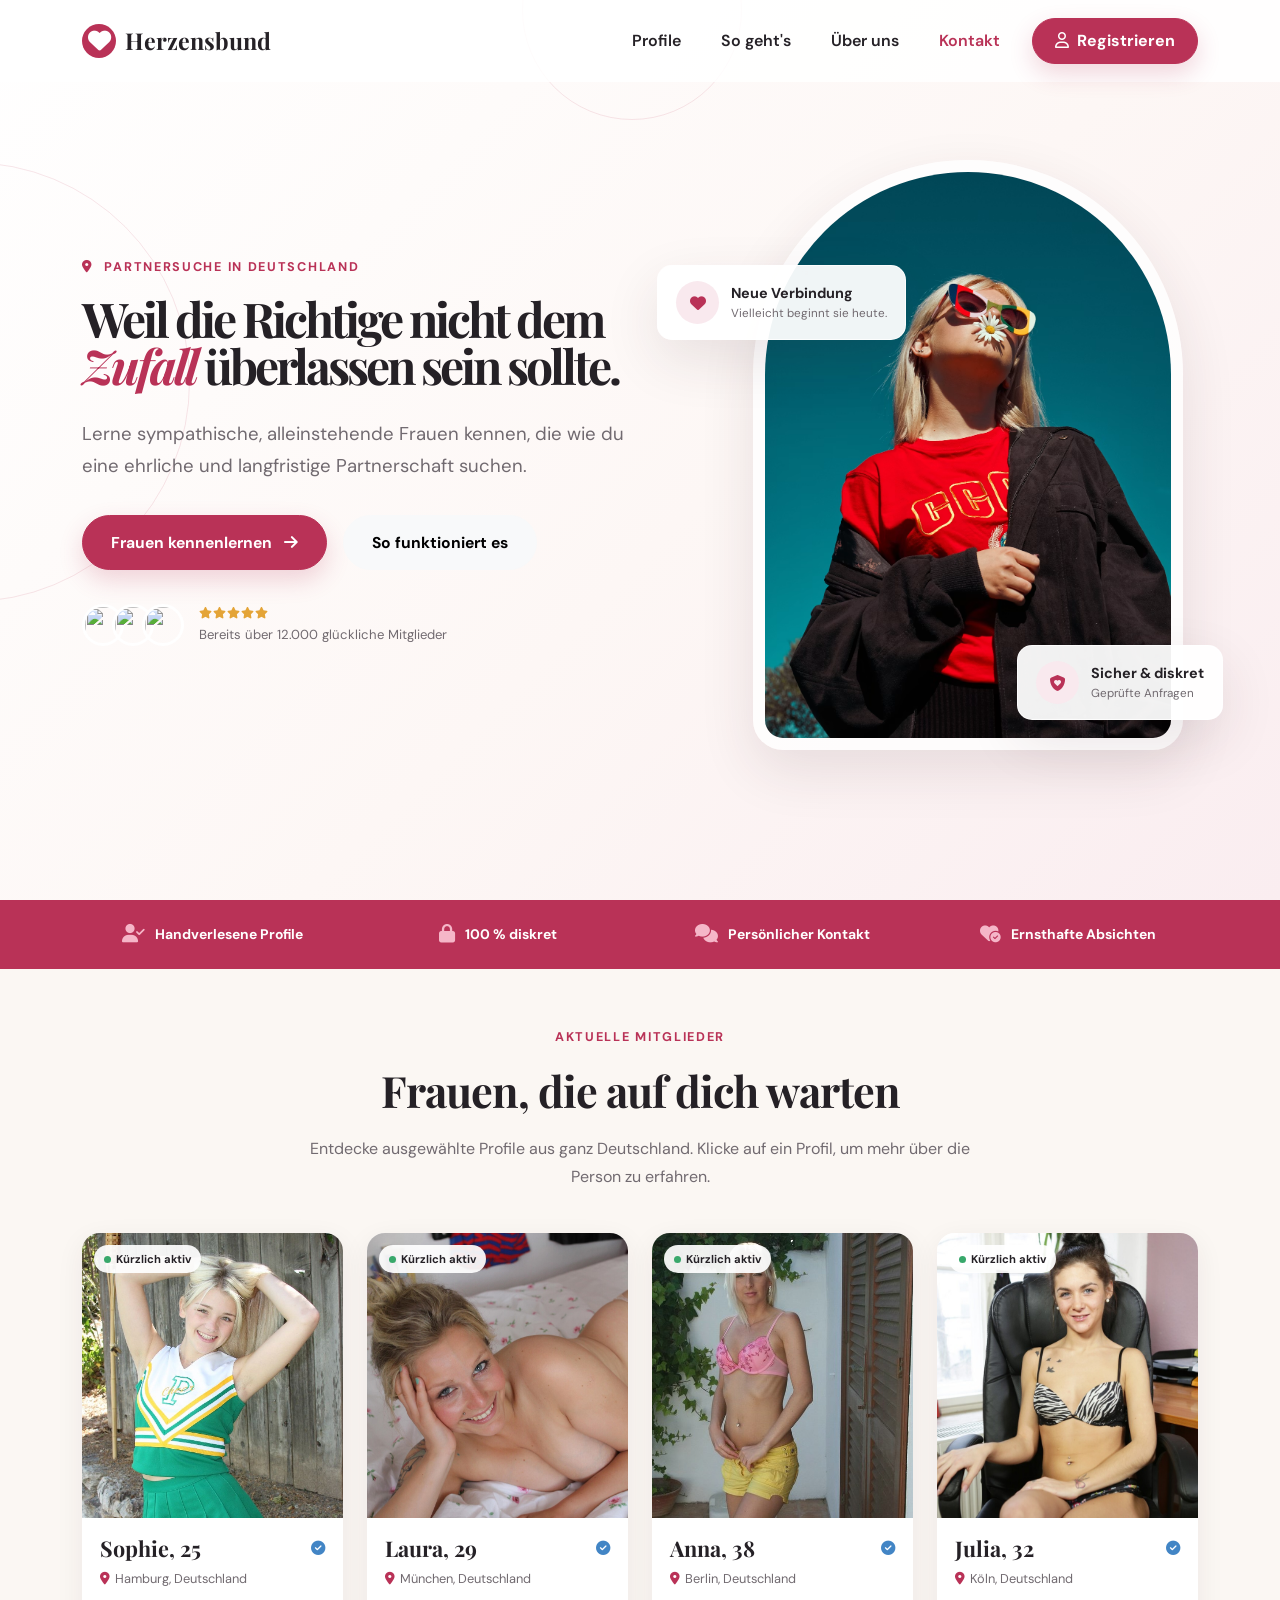
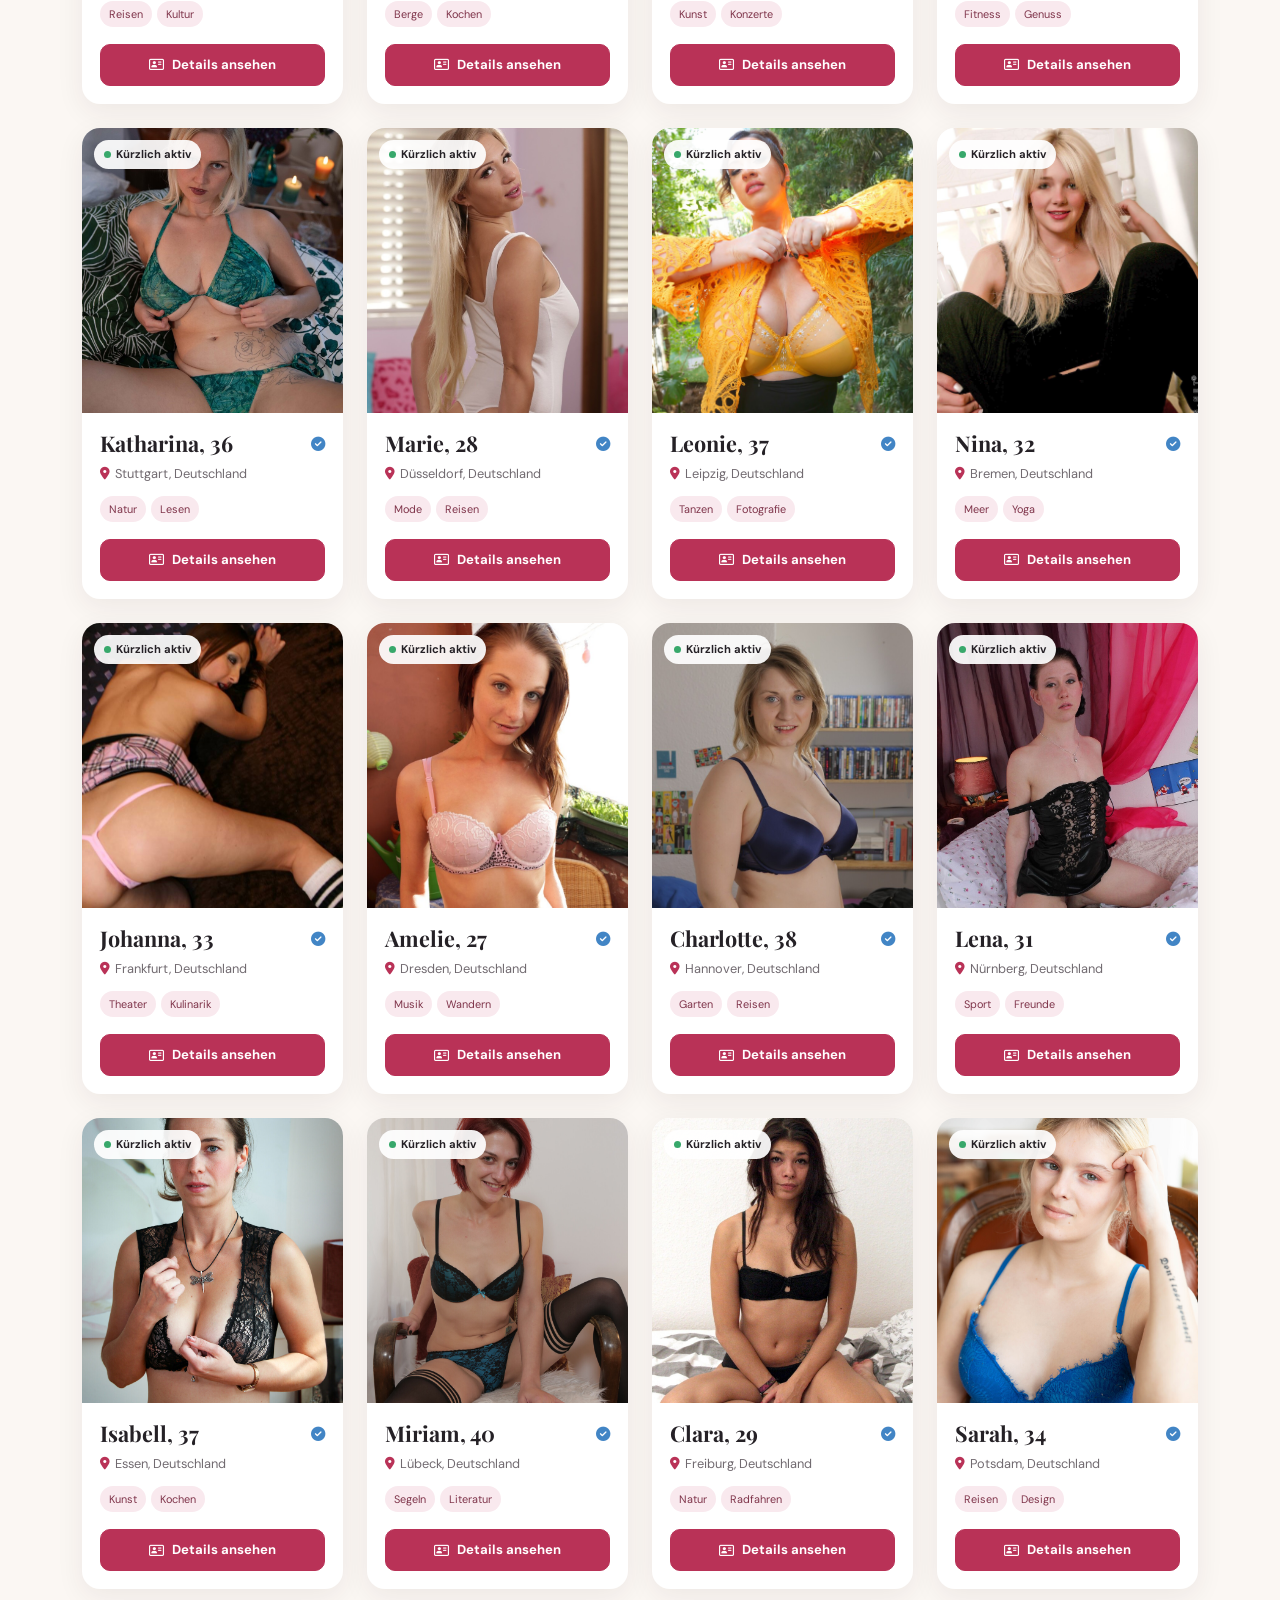
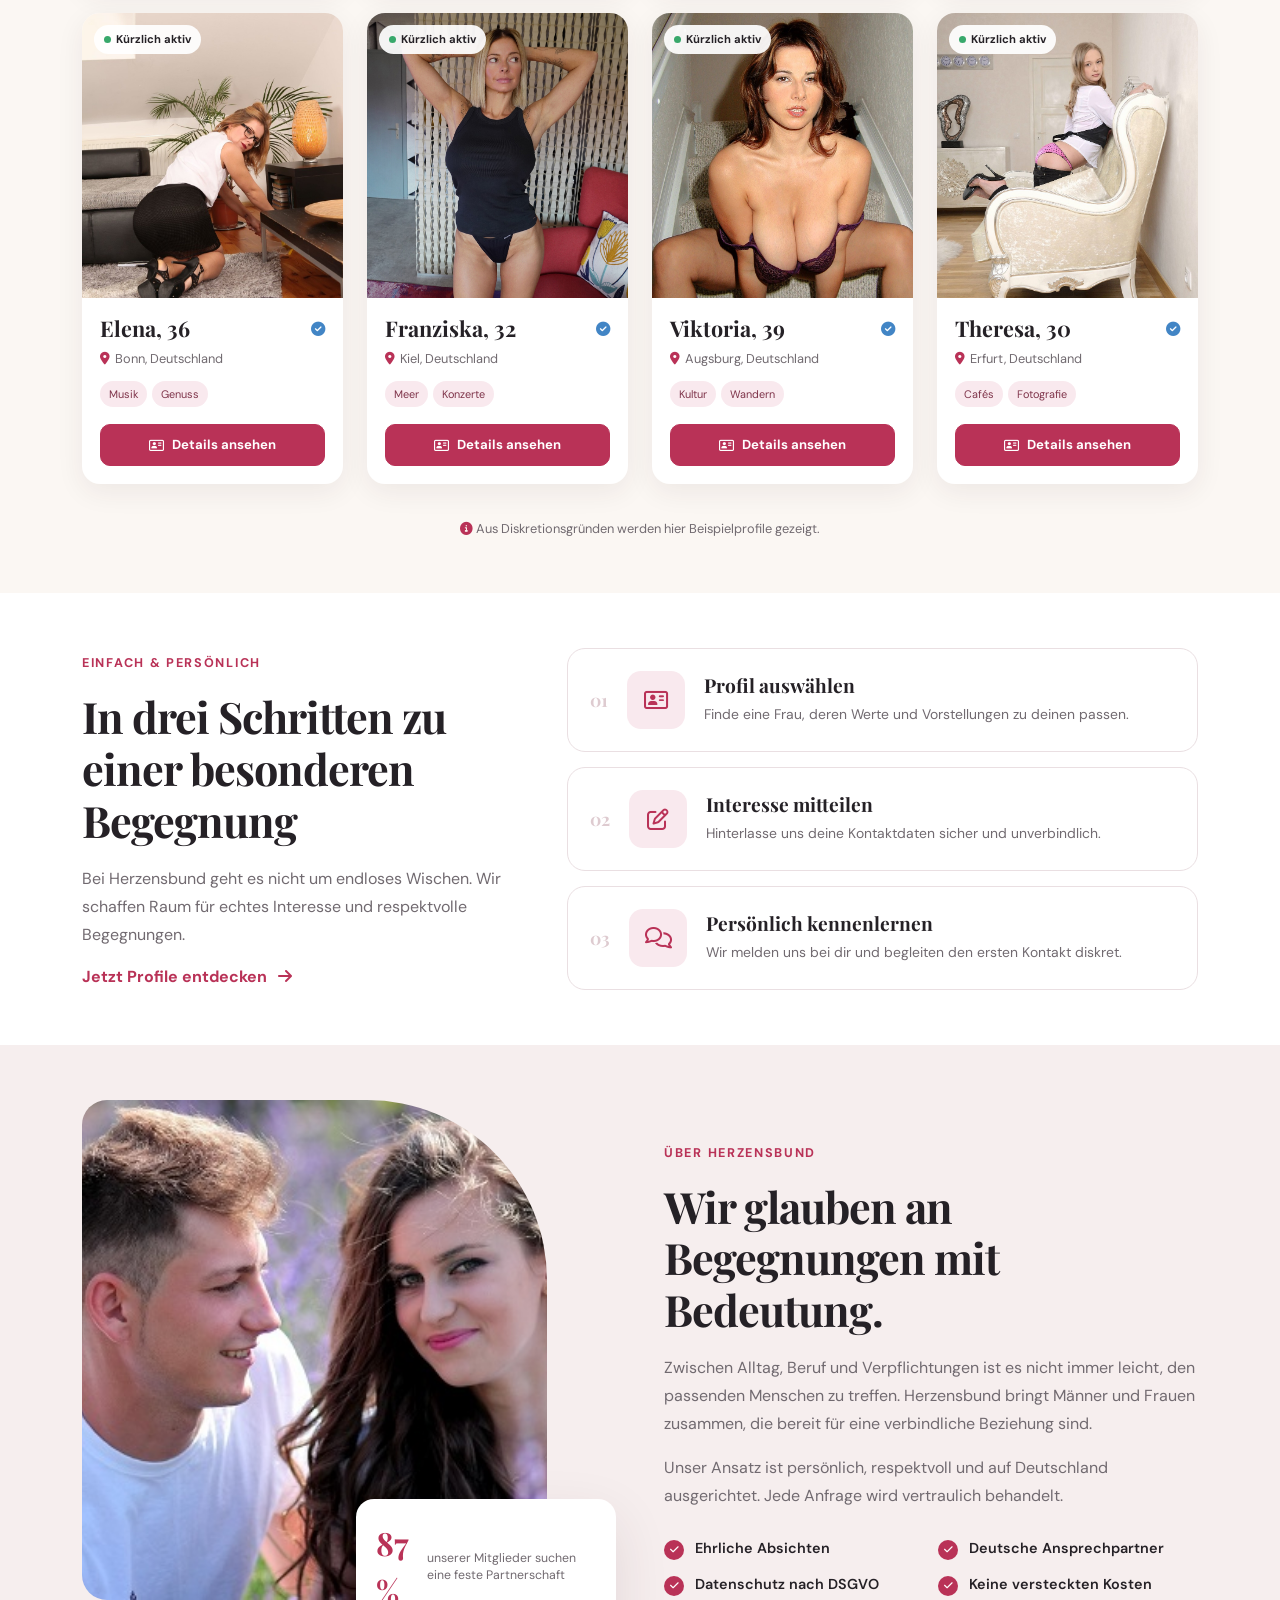
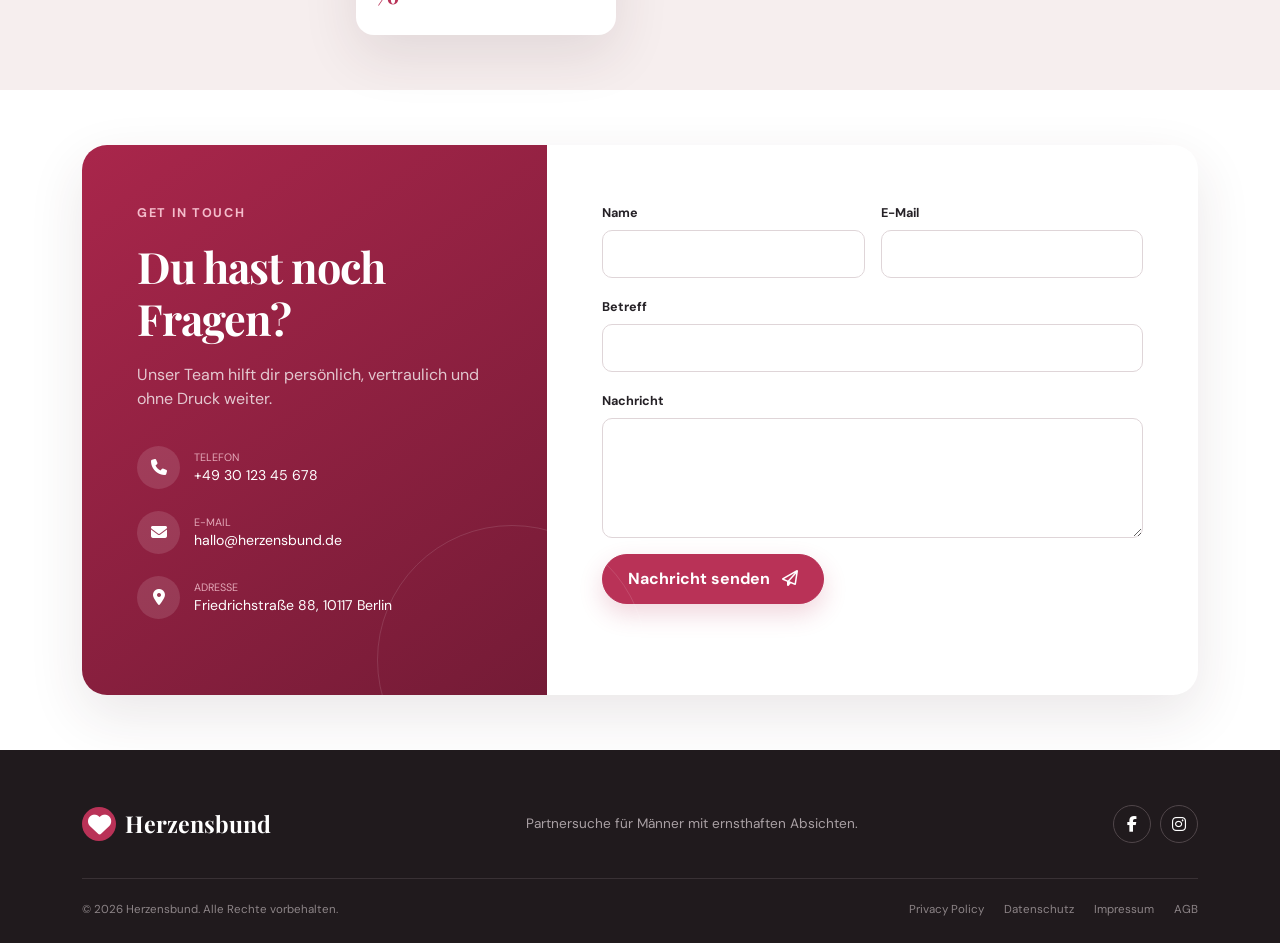
==== commit 143b0530: "Add files via upload" ====
--- a/index.html
+++ b/index.html
@@ -27,7 +27,8 @@
           <li class="nav-item"><a class="nav-link" href="#profile">Profile</a></li>
           <li class="nav-item"><a class="nav-link" href="#so-gehts">So geht's</a></li>
           <li class="nav-item"><a class="nav-link" href="#ueber-uns">Über uns</a></li>
-          <li class="nav-item"><a class="btn btn-primary nav-cta" href="#kontakt">Kontakt</a></li>
+          <li class="nav-item"><a class="nav-link signup-link" href="#kontakt"> Kontakt</a></li>
+          <li class="nav-item"><a class="btn btn-primary nav-cta" href="signup.html"><i class="fa-regular fa-user me-1"></i> Registrieren</a></li>
         </ul>
       </div>
     </div>
@@ -96,7 +97,7 @@
         <div class="section-heading text-center mx-auto">
           <span class="section-kicker">Aktuelle Mitglieder</span>
           <h2>Frauen, die auf dich warten</h2>
-          <p>Entdecke ausgewählte Profile aus ganz Deutschland. Klicke auf ein Profil, um dein Interesse unverbindlich mitzuteilen.</p>
+          <p>Entdecke ausgewählte Profile aus ganz Deutschland. Klicke auf ein Profil, um mehr über die Person zu erfahren.</p>
         </div>
          <div class="row g-4" id="candidateGrid">
     <div class="col-sm-6 col-lg-4 col-xl-3">
@@ -614,51 +615,6 @@
     </div>
   </footer>
 
-  <div class="modal fade" id="signupModal" tabindex="-1" aria-labelledby="signupModalLabel" aria-hidden="true">
-    <div class="modal-dialog modal-dialog-centered">
-      <div class="modal-content signup-modal-content">
-        <button type="button" class="btn-close modal-close" data-bs-dismiss="modal" aria-label="Schließen"></button>
-        <div class="modal-profile-header">
-          <img id="selectedCandidateImage" src="" alt="">
-          <div>
-            <span>Interesse an</span>
-            <h2 id="signupModalLabel">Profil</h2>
-            <p id="selectedCandidateMeta"></p>
-          </div>
-        </div>
-        <div class="modal-body">
-          <p class="modal-intro">Erzähle uns kurz etwas über dich. Wir behandeln deine Angaben selbstverständlich vertraulich.</p>
-          <form id="signupForm" class="row g-3">
-            <input type="hidden" name="candidate" id="selectedCandidate">
-            <input type="hidden" name="form_type" value="Profilanfrage">
-            <div class="col-md-8"><label for="signupName">Vollständiger Name</label><input class="form-control" id="signupName" name="name" required></div>
-            <div class="col-md-4"><label for="signupAge">Alter</label><input class="form-control" id="signupAge" name="age" type="number" min="18" max="99" required></div>
-            <div class="col-12"><label for="signupEmail">E-Mail-Adresse</label><input class="form-control" id="signupEmail" name="email" type="email" required></div>
-            <div class="col-12"><label for="signupPhone">Telefonnummer</label><input class="form-control" id="signupPhone" name="phone" type="tel" required></div>
-            <div class="col-12"><label for="signupAddress">Adresse</label><textarea class="form-control" id="signupAddress" name="address" rows="2" placeholder="Straße, Hausnummer, PLZ, Ort" required></textarea></div>
-            <div class="col-12">
-              <div class="form-check"><input class="form-check-input" id="privacyConsent" type="checkbox" required><label class="form-check-label" for="privacyConsent">Ich stimme der Verarbeitung meiner Daten gemäß der <a href="privacy-policy.html" target="_blank" rel="noopener">Datenschutzerklärung</a> zu.</label></div>
-            </div>
-            <div class="col-12"><button class="btn btn-primary w-100" type="submit">Interesse unverbindlich senden <i class="fa-solid fa-heart ms-2"></i></button></div>
-            <div class="col-12"><div class="form-status" aria-live="polite"></div></div>
-          </form>
-        </div>
-      </div>
-    </div>
-  </div>
-
-  <div class="modal fade age-modal" id="ageModal" data-bs-backdrop="static" data-bs-keyboard="false" tabindex="-1" aria-labelledby="ageModalLabel" aria-hidden="true">
-    <div class="modal-dialog modal-dialog-centered modal-sm">
-      <div class="modal-content text-center">
-        <div class="age-icon"><i class="fa-solid fa-shield-heart"></i></div>
-        <h2 id="ageModalLabel">Bist du 18 Jahre oder älter?</h2>
-        <p>Diese Webseite richtet sich ausschließlich an volljährige Personen.</p>
-        <button class="btn btn-primary w-100 mb-2" id="confirmAge" type="button">Ja, ich bin mindestens 18</button>
-        <button class="btn btn-link age-decline" id="declineAge" type="button">Nein, Seite verlassen</button>
-      </div>
-    </div>
-  </div>
-
   <div class="toast-container position-fixed bottom-0 end-0 p-3">
     <div class="toast success-toast" id="successToast" role="status" aria-live="polite" aria-atomic="true">
       <div class="d-flex align-items-center">
--- a/styles.css
+++ b/styles.css
@@ -22,6 +22,7 @@
 .brand-icon { align-items: center; background: var(--primary); border-radius: 50%; color: #fff; display: inline-flex; height: 34px; justify-content: center; width: 34px; }
 .nav-link { color: var(--ink); font-weight: 600; }
 .nav-link:hover { color: var(--primary); }
+.signup-link { color: var(--primary); }
 .nav-cta { padding: 10px 22px !important; }
 
 .btn { border-radius: 50px; font-weight: 700; padding: 12px 25px; }
@@ -149,23 +150,9 @@
 .footer-bottom div { display: flex; flex-wrap: wrap; gap: 20px; }
 .footer-bottom a:hover { color: #fff; }
 
-.signup-modal-content { border: 0; border-radius: 22px; overflow: hidden; }
-.modal-close { filter: brightness(0) invert(1); position: absolute; right: 18px; top: 18px; z-index: 2; }
-.modal-profile-header { align-items: center; background: linear-gradient(120deg, var(--primary), var(--primary-dark)); color: #fff; display: flex; gap: 17px; padding: 25px 30px; }
-.modal-profile-header img { border: 3px solid rgba(255, 255, 255, .65); border-radius: 50%; height: 76px; object-fit: cover; width: 76px; }
-.modal-profile-header span { color: #f0b6c6; font-size: .7rem; text-transform: uppercase; }
-.modal-profile-header h2 { font-size: 1.65rem; margin: 2px 0; }
-.modal-profile-header p { color: rgba(255, 255, 255, .75); font-size: .78rem; margin: 0; }
-.signup-modal-content .modal-body { padding: 28px 30px 30px; }
-.modal-intro { color: var(--muted); font-size: .85rem; }
 .form-check-label { color: var(--muted); font-size: .72rem; font-weight: 400; }
 .form-check-input:checked { background-color: var(--primary); border-color: var(--primary); }
 
-.age-modal .modal-content { border: 0; border-radius: 24px; box-shadow: var(--shadow); padding: 35px 28px 25px; }
-.age-icon { align-items: center; background: var(--primary-soft); border-radius: 50%; color: var(--primary); display: flex; font-size: 2rem; height: 78px; justify-content: center; margin: 0 auto 20px; width: 78px; }
-.age-modal h2 { font-size: 1.65rem; }
-.age-modal p { color: var(--muted); font-size: .85rem; margin-bottom: 22px; }
-.age-decline { color: var(--muted); font-size: .76rem; }
 .success-toast { border: 0; box-shadow: var(--shadow); }
 .success-toast i { color: #278256; font-size: 1.1rem; margin-right: 7px; }
 
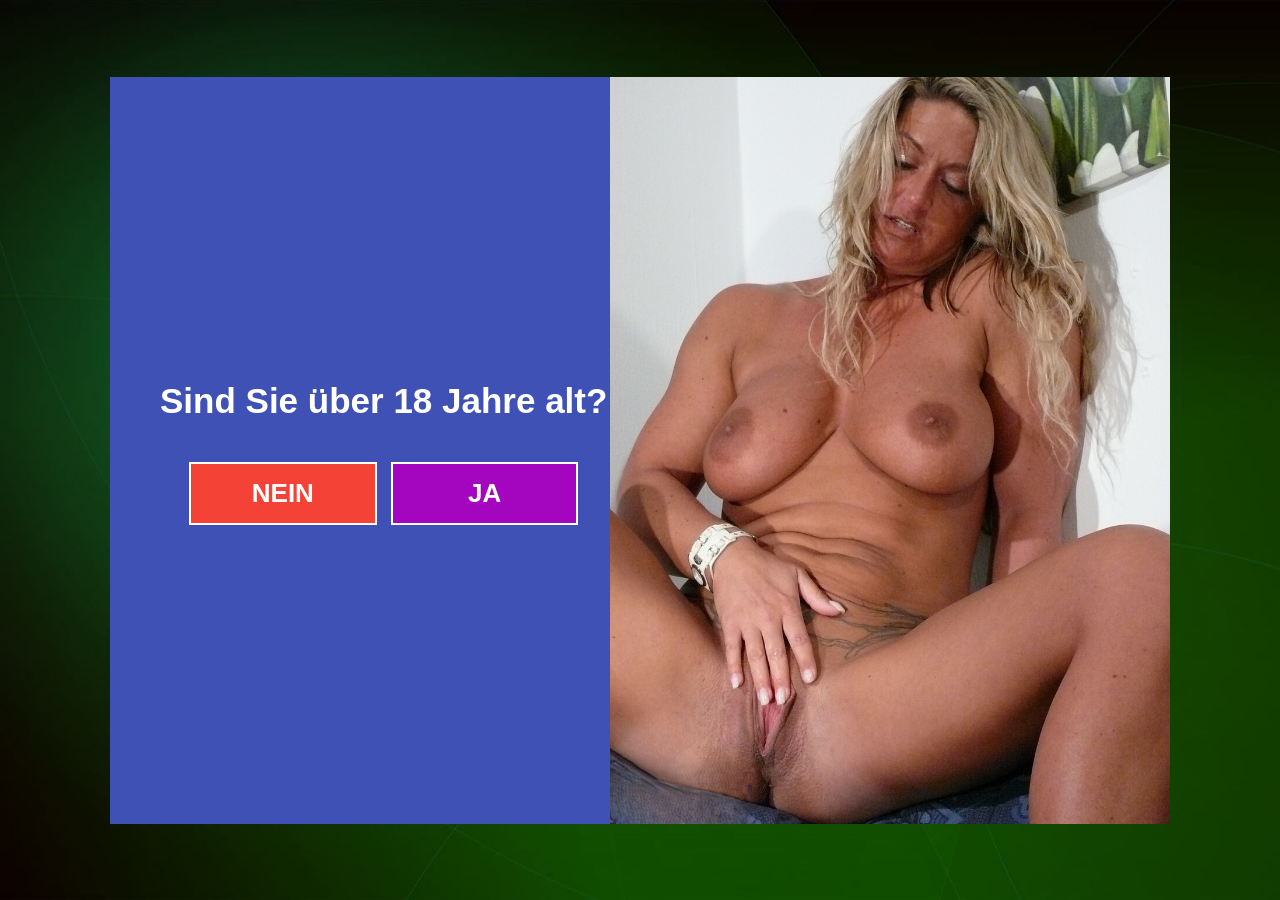
==== commit 4ec5564c: "Add files via upload" ====
--- a/index.html
+++ b/index.html
@@ -1,630 +1,135 @@
-<!doctype html>
-<html lang="de">
-<head>
-  <meta charset="utf-8">
-  <meta name="viewport" content="width=device-width, initial-scale=1">
-  <meta name="description" content="Herzensbund verbindet alleinstehende Männer mit niveauvollen Frauen aus ganz Deutschland.">
-  <title>Herzensbund | Partnersuche mit echten Absichten</title>
-  <link rel="preconnect" href="https://fonts.googleapis.com">
-  <link rel="preconnect" href="https://fonts.gstatic.com" crossorigin>
-  <link href="https://fonts.googleapis.com/css2?family=DM+Sans:wght@400;500;600;700&family=Playfair+Display:wght@600;700&display=swap" rel="stylesheet">
-  <link href="https://cdn.jsdelivr.net/npm/bootstrap@5.3.3/dist/css/bootstrap.min.css" rel="stylesheet">
-  <link href="https://cdnjs.cloudflare.com/ajax/libs/font-awesome/6.5.2/css/all.min.css" rel="stylesheet">
-  <link rel="stylesheet" href="styles.css">
-</head>
-<body>
-  <nav class="navbar navbar-expand-lg fixed-top" id="mainNav">
-    <div class="container">
-      <a class="navbar-brand" href="#start" aria-label="Herzensbund Startseite">
-        <span class="brand-icon"><i class="fa-solid fa-heart"></i></span>
-        Herzensbund
-      </a>
-      <button class="navbar-toggler border-0 shadow-none" type="button" data-bs-toggle="collapse" data-bs-target="#navbarMenu" aria-controls="navbarMenu" aria-expanded="false" aria-label="Navigation öffnen">
-        <i class="fa-solid fa-bars"></i>
-      </button>
-      <div class="collapse navbar-collapse" id="navbarMenu">
-        <ul class="navbar-nav ms-auto align-items-lg-center gap-lg-4">
-          <li class="nav-item"><a class="nav-link" href="#profile">Profile</a></li>
-          <li class="nav-item"><a class="nav-link" href="#so-gehts">So geht's</a></li>
-          <li class="nav-item"><a class="nav-link" href="#ueber-uns">Über uns</a></li>
-          <li class="nav-item"><a class="nav-link signup-link" href="#kontakt"> Kontakt</a></li>
-          <li class="nav-item"><a class="btn btn-primary nav-cta" href="signup.html"><i class="fa-regular fa-user me-1"></i> Registrieren</a></li>
-        </ul>
-      </div>
-    </div>
-  </nav>
-
-  <main>
-    <section class="hero-section" id="start">
-      <div class="hero-shape hero-shape-one"></div>
-      <div class="hero-shape hero-shape-two"></div>
-      <div class="container position-relative">
-        <div class="row align-items-center min-vh-100 py-5">
-          <div class="col-lg-6 pt-5 pt-lg-0">
-            <div class="eyebrow"><i class="fa-solid fa-location-dot"></i> Partnersuche in Deutschland</div>
-            <h1>Weil die Richtige nicht dem <span>Zufall</span> überlassen sein sollte.</h1>
-            <p class="hero-copy">Lerne sympathische, alleinstehende Frauen kennen, die wie du eine ehrliche und langfristige Partnerschaft suchen.</p>
-            <div class="d-flex flex-column flex-sm-row gap-3">
-              <a href="#profile" class="btn btn-primary btn-lg">Frauen kennenlernen <i class="fa-solid fa-arrow-right ms-2"></i></a>
-              <a href="#so-gehts" class="btn btn-light btn-lg">So funktioniert es</a>
-            </div>
-            <div class="hero-trust">
-              <div class="avatar-stack" aria-hidden="true">
-                <img src="https://randomuser.me/api/portraits/women/44.jpg" alt="">
-                <img src="https://randomuser.me/api/portraits/women/65.jpg" alt="">
-                <img src="https://randomuser.me/api/portraits/women/68.jpg" alt="">
-              </div>
-              <div>
-                <div class="stars" aria-label="5 von 5 Sternen">
-                  <i class="fa-solid fa-star"></i><i class="fa-solid fa-star"></i><i class="fa-solid fa-star"></i><i class="fa-solid fa-star"></i><i class="fa-solid fa-star"></i>
-                </div>
-                <span>Bereits über 12.000 glückliche Mitglieder</span>
-              </div>
-            </div>
-          </div>
-          <div class="col-lg-6 d-none d-lg-block">
-            <div class="hero-visual">
-              <div class="hero-image-wrap">
-                <img src="images/hero.avif" alt="Lächelnde Frau">
-              </div>
-              <div class="floating-card card-match">
-                <span class="match-icon"><i class="fa-solid fa-heart"></i></span>
-                <div><strong>Neue Verbindung</strong><small>Vielleicht beginnt sie heute.</small></div>
-              </div>
-              <div class="floating-card card-safe">
-                <span><i class="fa-solid fa-shield-heart"></i></span>
-                <div><strong>Sicher & diskret</strong><small>Geprüfte Anfragen</small></div>
-              </div>
-            </div>
-          </div>
-        </div>
-      </div>
-    </section>
-
-    <section class="trust-strip">
-      <div class="container">
-        <div class="row g-4 text-center">
-          <div class="col-6 col-lg-3"><i class="fa-solid fa-user-check"></i><strong>Handverlesene Profile</strong></div>
-          <div class="col-6 col-lg-3"><i class="fa-solid fa-lock"></i><strong>100 % diskret</strong></div>
-          <div class="col-6 col-lg-3"><i class="fa-solid fa-comments"></i><strong>Persönlicher Kontakt</strong></div>
-          <div class="col-6 col-lg-3"><i class="fa-solid fa-heart-circle-check"></i><strong>Ernsthafte Absichten</strong></div>
-        </div>
-      </div>
-    </section>
-
-    <section class="section-padding profiles-section" id="profile">
-      <div class="container">
-        <div class="section-heading text-center mx-auto">
-          <span class="section-kicker">Aktuelle Mitglieder</span>
-          <h2>Frauen, die auf dich warten</h2>
-          <p>Entdecke ausgewählte Profile aus ganz Deutschland. Klicke auf ein Profil, um mehr über die Person zu erfahren.</p>
-        </div>
-         <div class="row g-4" id="candidateGrid">
-    <div class="col-sm-6 col-lg-4 col-xl-3">
-      <article class="candidate-card" tabindex="0" role="button" data-name="Sophie" aria-label="Sophie, 31, aus Hamburg kennenlernen">
-        <div class="candidate-image">
-          <img src="images/01.jpg" alt="Profilbild von Sophie" loading="lazy">
-          <span class="online-badge">Kürzlich aktiv</span>
-        </div>
-        <div class="candidate-body">
-          <div class="candidate-top">
-            <h3>Sophie, 25</h3>
-            <i class="fa-solid fa-circle-check verified" title="Profil geprüft"></i>
-          </div>
-          <p class="candidate-location"><i class="fa-solid fa-location-dot"></i>Hamburg, Deutschland</p>
-          <div class="candidate-tags"><span>Reisen</span><span>Kultur</span></div>
-          <button class="candidate-chat-btn" type="button" aria-label="Jetzt mit Sophie chatten">
-            <i class="fa-regular fa-comment-dots"></i> Jetzt chatten
-          </button>
-        </div>
-      </article>
-    </div>
-  
-    <div class="col-sm-6 col-lg-4 col-xl-3">
-      <article class="candidate-card" tabindex="0" role="button" data-name="Laura" aria-label="Laura, 29, aus München kennenlernen">
-        <div class="candidate-image">
-          <img src="images/02.jpg" alt="Profilbild von Laura" loading="lazy">
-          <span class="online-badge">Kürzlich aktiv</span>
-        </div>
-        <div class="candidate-body">
-          <div class="candidate-top">
-            <h3>Laura, 29</h3>
-            <i class="fa-solid fa-circle-check verified" title="Profil geprüft"></i>
-          </div>
-          <p class="candidate-location"><i class="fa-solid fa-location-dot"></i>München, Deutschland</p>
-          <div class="candidate-tags"><span>Berge</span><span>Kochen</span></div>
-          <button class="candidate-chat-btn" type="button" aria-label="Jetzt mit Laura chatten">
-            <i class="fa-regular fa-comment-dots"></i> Jetzt chatten
-          </button>
-        </div>
-      </article>
-    </div>
-  
-    <div class="col-sm-6 col-lg-4 col-xl-3">
-      <article class="candidate-card" tabindex="0" role="button" data-name="Anna" aria-label="Anna, 34, aus Berlin kennenlernen">
-        <div class="candidate-image">
-          <img src="images/03.jpg" alt="Profilbild von Anna" loading="lazy">
-          <span class="online-badge">Kürzlich aktiv</span>
-        </div>
-        <div class="candidate-body">
-          <div class="candidate-top">
-            <h3>Anna, 38</h3>
-            <i class="fa-solid fa-circle-check verified" title="Profil geprüft"></i>
-          </div>
-          <p class="candidate-location"><i class="fa-solid fa-location-dot"></i>Berlin, Deutschland</p>
-          <div class="candidate-tags"><span>Kunst</span><span>Konzerte</span></div>
-          <button class="candidate-chat-btn" type="button" aria-label="Jetzt mit Anna chatten">
-            <i class="fa-regular fa-comment-dots"></i> Jetzt chatten
-          </button>
-        </div>
-      </article>
-    </div>
-  
-    <div class="col-sm-6 col-lg-4 col-xl-3">
-      <article class="candidate-card" tabindex="0" role="button" data-name="Julia" aria-label="Julia, 32, aus Köln kennenlernen">
-        <div class="candidate-image">
-          <img src="images/04.jpg" alt="Profilbild von Julia" loading="lazy">
-          <span class="online-badge">Kürzlich aktiv</span>
-        </div>
-        <div class="candidate-body">
-          <div class="candidate-top">
-            <h3>Julia, 32</h3>
-            <i class="fa-solid fa-circle-check verified" title="Profil geprüft"></i>
-          </div>
-          <p class="candidate-location"><i class="fa-solid fa-location-dot"></i>Köln, Deutschland</p>
-          <div class="candidate-tags"><span>Fitness</span><span>Genuss</span></div>
-          <button class="candidate-chat-btn" type="button" aria-label="Jetzt mit Julia chatten">
-            <i class="fa-regular fa-comment-dots"></i> Jetzt chatten
-          </button>
-        </div>
-      </article>
-    </div>
-  
-    <div class="col-sm-6 col-lg-4 col-xl-3">
-      <article class="candidate-card" tabindex="0" role="button" data-name="Katharina" aria-label="Katharina, 36, aus Stuttgart kennenlernen">
-        <div class="candidate-image">
-          <img src="images/05.jpg" alt="Profilbild von Katharina" loading="lazy">
-          <span class="online-badge">Kürzlich aktiv</span>
-        </div>
-        <div class="candidate-body">
-          <div class="candidate-top">
-            <h3>Katharina, 36</h3>
-            <i class="fa-solid fa-circle-check verified" title="Profil geprüft"></i>
-          </div>
-          <p class="candidate-location"><i class="fa-solid fa-location-dot"></i>Stuttgart, Deutschland</p>
-          <div class="candidate-tags"><span>Natur</span><span>Lesen</span></div>
-          <button class="candidate-chat-btn" type="button" aria-label="Jetzt mit Katharina chatten">
-            <i class="fa-regular fa-comment-dots"></i> Jetzt chatten
-          </button>
-        </div>
-      </article>
-    </div>
-  
-    <div class="col-sm-6 col-lg-4 col-xl-3">
-      <article class="candidate-card" tabindex="0" role="button" data-name="Marie" aria-label="Marie, 28, aus Düsseldorf kennenlernen">
-        <div class="candidate-image">
-          <img src="images/06.jpg" alt="Profilbild von Marie" loading="lazy">
-          <span class="online-badge">Kürzlich aktiv</span>
-        </div>
-        <div class="candidate-body">
-          <div class="candidate-top">
-            <h3>Marie, 28</h3>
-            <i class="fa-solid fa-circle-check verified" title="Profil geprüft"></i>
-          </div>
-          <p class="candidate-location"><i class="fa-solid fa-location-dot"></i>Düsseldorf, Deutschland</p>
-          <div class="candidate-tags"><span>Mode</span><span>Reisen</span></div>
-          <button class="candidate-chat-btn" type="button" aria-label="Jetzt mit Marie chatten">
-            <i class="fa-regular fa-comment-dots"></i> Jetzt chatten
-          </button>
-        </div>
-      </article>
-    </div>
-  
-    <div class="col-sm-6 col-lg-4 col-xl-3">
-      <article class="candidate-card" tabindex="0" role="button" data-name="Leonie" aria-label="Leonie, 30, aus Leipzig kennenlernen">
-        <div class="candidate-image">
-          <img src="images/07.jpg" alt="Profilbild von Leonie" loading="lazy">
-          <span class="online-badge">Kürzlich aktiv</span>
-        </div>
-        <div class="candidate-body">
-          <div class="candidate-top">
-            <h3>Leonie, 37</h3>
-            <i class="fa-solid fa-circle-check verified" title="Profil geprüft"></i>
-          </div>
-          <p class="candidate-location"><i class="fa-solid fa-location-dot"></i>Leipzig, Deutschland</p>
-          <div class="candidate-tags"><span>Tanzen</span><span>Fotografie</span></div>
-          <button class="candidate-chat-btn" type="button" aria-label="Jetzt mit Leonie chatten">
-            <i class="fa-regular fa-comment-dots"></i> Jetzt chatten
-          </button>
-        </div>
-      </article>
-    </div>
-  
-    <div class="col-sm-6 col-lg-4 col-xl-3">
-      <article class="candidate-card" tabindex="0" role="button" data-name="Nina" aria-label="Nina, 35, aus Bremen kennenlernen">
-        <div class="candidate-image">
-          <img src="images/08.jpg" alt="Profilbild von Nina" loading="lazy">
-          <span class="online-badge">Kürzlich aktiv</span>
-        </div>
-        <div class="candidate-body">
-          <div class="candidate-top">
-            <h3>Nina, 32</h3>
-            <i class="fa-solid fa-circle-check verified" title="Profil geprüft"></i>
-          </div>
-          <p class="candidate-location"><i class="fa-solid fa-location-dot"></i>Bremen, Deutschland</p>
-          <div class="candidate-tags"><span>Meer</span><span>Yoga</span></div>
-          <button class="candidate-chat-btn" type="button" aria-label="Jetzt mit Nina chatten">
-            <i class="fa-regular fa-comment-dots"></i> Jetzt chatten
-          </button>
-        </div>
-      </article>
-    </div>
-  
-    <div class="col-sm-6 col-lg-4 col-xl-3">
-      <article class="candidate-card" tabindex="0" role="button" data-name="Johanna" aria-label="Johanna, 33, aus Frankfurt kennenlernen">
-        <div class="candidate-image">
-          <img src="images/09.jpg" alt="Profilbild von Johanna" loading="lazy">
-          <span class="online-badge">Kürzlich aktiv</span>
-        </div>
-        <div class="candidate-body">
-          <div class="candidate-top">
-            <h3>Johanna, 33</h3>
-            <i class="fa-solid fa-circle-check verified" title="Profil geprüft"></i>
-          </div>
-          <p class="candidate-location"><i class="fa-solid fa-location-dot"></i>Frankfurt, Deutschland</p>
-          <div class="candidate-tags"><span>Theater</span><span>Kulinarik</span></div>
-          <button class="candidate-chat-btn" type="button" aria-label="Jetzt mit Johanna chatten">
-            <i class="fa-regular fa-comment-dots"></i> Jetzt chatten
-          </button>
-        </div>
-      </article>
-    </div>
-  
-    <div class="col-sm-6 col-lg-4 col-xl-3">
-      <article class="candidate-card" tabindex="0" role="button" data-name="Amelie" aria-label="Amelie, 27, aus Dresden kennenlernen">
-        <div class="candidate-image">
-          <img src="images/10.jpg" alt="Profilbild von Amelie" loading="lazy">
-          <span class="online-badge">Kürzlich aktiv</span>
-        </div>
-        <div class="candidate-body">
-          <div class="candidate-top">
-            <h3>Amelie, 27</h3>
-            <i class="fa-solid fa-circle-check verified" title="Profil geprüft"></i>
-          </div>
-          <p class="candidate-location"><i class="fa-solid fa-location-dot"></i>Dresden, Deutschland</p>
-          <div class="candidate-tags"><span>Musik</span><span>Wandern</span></div>
-          <button class="candidate-chat-btn" type="button" aria-label="Jetzt mit Amelie chatten">
-            <i class="fa-regular fa-comment-dots"></i> Jetzt chatten
-          </button>
-        </div>
-      </article>
-    </div>
-  
-    <div class="col-sm-6 col-lg-4 col-xl-3">
-      <article class="candidate-card" tabindex="0" role="button" data-name="Charlotte" aria-label="Charlotte, 38, aus Hannover kennenlernen">
-        <div class="candidate-image">
-          <img src="images/11.jpg" alt="Profilbild von Charlotte" loading="lazy">
-          <span class="online-badge">Kürzlich aktiv</span>
-        </div>
-        <div class="candidate-body">
-          <div class="candidate-top">
-            <h3>Charlotte, 38</h3>
-            <i class="fa-solid fa-circle-check verified" title="Profil geprüft"></i>
-          </div>
-          <p class="candidate-location"><i class="fa-solid fa-location-dot"></i>Hannover, Deutschland</p>
-          <div class="candidate-tags"><span>Garten</span><span>Reisen</span></div>
-          <button class="candidate-chat-btn" type="button" aria-label="Jetzt mit Charlotte chatten">
-            <i class="fa-regular fa-comment-dots"></i> Jetzt chatten
-          </button>
-        </div>
-      </article>
-    </div>
-  
-    <div class="col-sm-6 col-lg-4 col-xl-3">
-      <article class="candidate-card" tabindex="0" role="button" data-name="Lena" aria-label="Lena, 31, aus Nürnberg kennenlernen">
-        <div class="candidate-image">
-          <img src="images/12.jpg" alt="Profilbild von Lena" loading="lazy">
-          <span class="online-badge">Kürzlich aktiv</span>
-        </div>
-        <div class="candidate-body">
-          <div class="candidate-top">
-            <h3>Lena, 31</h3>
-            <i class="fa-solid fa-circle-check verified" title="Profil geprüft"></i>
-          </div>
-          <p class="candidate-location"><i class="fa-solid fa-location-dot"></i>Nürnberg, Deutschland</p>
-          <div class="candidate-tags"><span>Sport</span><span>Freunde</span></div>
-          <button class="candidate-chat-btn" type="button" aria-label="Jetzt mit Lena chatten">
-            <i class="fa-regular fa-comment-dots"></i> Jetzt chatten
-          </button>
-        </div>
-      </article>
-    </div>
-  
-    <div class="col-sm-6 col-lg-4 col-xl-3">
-      <article class="candidate-card" tabindex="0" role="button" data-name="Isabell" aria-label="Isabell, 37, aus Essen kennenlernen">
-        <div class="candidate-image">
-          <img src="images/13.jpg" alt="Profilbild von Isabell" loading="lazy">
-          <span class="online-badge">Kürzlich aktiv</span>
-        </div>
-        <div class="candidate-body">
-          <div class="candidate-top">
-            <h3>Isabell, 37</h3>
-            <i class="fa-solid fa-circle-check verified" title="Profil geprüft"></i>
-          </div>
-          <p class="candidate-location"><i class="fa-solid fa-location-dot"></i>Essen, Deutschland</p>
-          <div class="candidate-tags"><span>Kunst</span><span>Kochen</span></div>
-          <button class="candidate-chat-btn" type="button" aria-label="Jetzt mit Isabell chatten">
-            <i class="fa-regular fa-comment-dots"></i> Jetzt chatten
-          </button>
-        </div>
-      </article>
-    </div>
-  
-    <div class="col-sm-6 col-lg-4 col-xl-3">
-      <article class="candidate-card" tabindex="0" role="button" data-name="Miriam" aria-label="Miriam, 40, aus Lübeck kennenlernen">
-        <div class="candidate-image">
-          <img src="images/14.jpg" alt="Profilbild von Miriam" loading="lazy">
-          <span class="online-badge">Kürzlich aktiv</span>
-        </div>
-        <div class="candidate-body">
-          <div class="candidate-top">
-            <h3>Miriam, 40</h3>
-            <i class="fa-solid fa-circle-check verified" title="Profil geprüft"></i>
-          </div>
-          <p class="candidate-location"><i class="fa-solid fa-location-dot"></i>Lübeck, Deutschland</p>
-          <div class="candidate-tags"><span>Segeln</span><span>Literatur</span></div>
-          <button class="candidate-chat-btn" type="button" aria-label="Jetzt mit Miriam chatten">
-            <i class="fa-regular fa-comment-dots"></i> Jetzt chatten
-          </button>
-        </div>
-      </article>
-    </div>
-  
-    <div class="col-sm-6 col-lg-4 col-xl-3">
-      <article class="candidate-card" tabindex="0" role="button" data-name="Clara" aria-label="Clara, 29, aus Freiburg kennenlernen">
-        <div class="candidate-image">
-          <img src="images/15.jpg" alt="Profilbild von Clara" loading="lazy">
-          <span class="online-badge">Kürzlich aktiv</span>
-        </div>
-        <div class="candidate-body">
-          <div class="candidate-top">
-            <h3>Clara, 29</h3>
-            <i class="fa-solid fa-circle-check verified" title="Profil geprüft"></i>
-          </div>
-          <p class="candidate-location"><i class="fa-solid fa-location-dot"></i>Freiburg, Deutschland</p>
-          <div class="candidate-tags"><span>Natur</span><span>Radfahren</span></div>
-          <button class="candidate-chat-btn" type="button" aria-label="Jetzt mit Clara chatten">
-            <i class="fa-regular fa-comment-dots"></i> Jetzt chatten
-          </button>
-        </div>
-      </article>
-    </div>
-  
-    <div class="col-sm-6 col-lg-4 col-xl-3">
-      <article class="candidate-card" tabindex="0" role="button" data-name="Sarah" aria-label="Sarah, 34, aus Potsdam kennenlernen">
-        <div class="candidate-image">
-          <img src="images/16.jpg" alt="Profilbild von Sarah" loading="lazy">
-          <span class="online-badge">Kürzlich aktiv</span>
-        </div>
-        <div class="candidate-body">
-          <div class="candidate-top">
-            <h3>Sarah, 34</h3>
-            <i class="fa-solid fa-circle-check verified" title="Profil geprüft"></i>
-          </div>
-          <p class="candidate-location"><i class="fa-solid fa-location-dot"></i>Potsdam, Deutschland</p>
-          <div class="candidate-tags"><span>Reisen</span><span>Design</span></div>
-          <button class="candidate-chat-btn" type="button" aria-label="Jetzt mit Sarah chatten">
-            <i class="fa-regular fa-comment-dots"></i> Jetzt chatten
-          </button>
-        </div>
-      </article>
-    </div>
-  
-    <div class="col-sm-6 col-lg-4 col-xl-3">
-      <article class="candidate-card" tabindex="0" role="button" data-name="Elena" aria-label="Elena, 36, aus Bonn kennenlernen">
-        <div class="candidate-image">
-          <img src="images/17.jpg" alt="Profilbild von Elena" loading="lazy">
-          <span class="online-badge">Kürzlich aktiv</span>
-        </div>
-        <div class="candidate-body">
-          <div class="candidate-top">
-            <h3>Elena, 36</h3>
-            <i class="fa-solid fa-circle-check verified" title="Profil geprüft"></i>
-          </div>
-          <p class="candidate-location"><i class="fa-solid fa-location-dot"></i>Bonn, Deutschland</p>
-          <div class="candidate-tags"><span>Musik</span><span>Genuss</span></div>
-          <button class="candidate-chat-btn" type="button" aria-label="Jetzt mit Elena chatten">
-            <i class="fa-regular fa-comment-dots"></i> Jetzt chatten
-          </button>
-        </div>
-      </article>
-    </div>
-  
-    <div class="col-sm-6 col-lg-4 col-xl-3">
-      <article class="candidate-card" tabindex="0" role="button" data-name="Franziska" aria-label="Franziska, 32, aus Kiel kennenlernen">
-        <div class="candidate-image">
-          <img src="images/18.jpg" alt="Profilbild von Franziska" loading="lazy">
-          <span class="online-badge">Kürzlich aktiv</span>
-        </div>
-        <div class="candidate-body">
-          <div class="candidate-top">
-            <h3>Franziska, 32</h3>
-            <i class="fa-solid fa-circle-check verified" title="Profil geprüft"></i>
-          </div>
-          <p class="candidate-location"><i class="fa-solid fa-location-dot"></i>Kiel, Deutschland</p>
-          <div class="candidate-tags"><span>Meer</span><span>Konzerte</span></div>
-          <button class="candidate-chat-btn" type="button" aria-label="Jetzt mit Franziska chatten">
-            <i class="fa-regular fa-comment-dots"></i> Jetzt chatten
-          </button>
-        </div>
-      </article>
-    </div>
-  
-    <div class="col-sm-6 col-lg-4 col-xl-3">
-      <article class="candidate-card" tabindex="0" role="button" data-name="Viktoria" aria-label="Viktoria, 39, aus Augsburg kennenlernen">
-        <div class="candidate-image">
-          <img src="images/19.jpg" alt="Profilbild von Viktoria" loading="lazy">
-          <span class="online-badge">Kürzlich aktiv</span>
-        </div>
-        <div class="candidate-body">
-          <div class="candidate-top">
-            <h3>Viktoria, 39</h3>
-            <i class="fa-solid fa-circle-check verified" title="Profil geprüft"></i>
-          </div>
-          <p class="candidate-location"><i class="fa-solid fa-location-dot"></i>Augsburg, Deutschland</p>
-          <div class="candidate-tags"><span>Kultur</span><span>Wandern</span></div>
-          <button class="candidate-chat-btn" type="button" aria-label="Jetzt mit Viktoria chatten">
-            <i class="fa-regular fa-comment-dots"></i> Jetzt chatten
-          </button>
-        </div>
-      </article>
-    </div>
-  
-    <div class="col-sm-6 col-lg-4 col-xl-3">
-      <article class="candidate-card" tabindex="0" role="button" data-name="Theresa" aria-label="Theresa, 30, aus Erfurt kennenlernen">
-        <div class="candidate-image">
-          <img src="images/20.jpg" alt="Profilbild von Theresa" loading="lazy">
-          <span class="online-badge">Kürzlich aktiv</span>
-        </div>
-        <div class="candidate-body">
-          <div class="candidate-top">
-            <h3>Theresa, 30</h3>
-            <i class="fa-solid fa-circle-check verified" title="Profil geprüft"></i>
-          </div>
-          <p class="candidate-location"><i class="fa-solid fa-location-dot"></i>Erfurt, Deutschland</p>
-          <div class="candidate-tags"><span>Cafés</span><span>Fotografie</span></div>
-          <button class="candidate-chat-btn" type="button" aria-label="Jetzt mit Theresa chatten">
-            <i class="fa-regular fa-comment-dots"></i> Jetzt chatten
-          </button>
-        </div>
-      </article>
-    </div>
-  </div>
-          
-        <p class="profile-note text-center"><i class="fa-solid fa-circle-info"></i> Aus Diskretionsgründen werden hier Beispielprofile gezeigt.</p>
-      </div>
-    </section>
-
-    <section class="section-padding how-section" id="so-gehts">
-      <div class="container">
-        <div class="row align-items-center g-5">
-          <div class="col-lg-5">
-            <span class="section-kicker">Einfach & persönlich</span>
-            <h2>In drei Schritten zu einer besonderen Begegnung</h2>
-            <p>Bei Herzensbund geht es nicht um endloses Wischen. Wir schaffen Raum für echtes Interesse und respektvolle Begegnungen.</p>
-            <a href="#profile" class="text-link">Jetzt Profile entdecken <i class="fa-solid fa-arrow-right"></i></a>
-          </div>
-          <div class="col-lg-7">
-            <div class="steps-list">
-              <article class="step-card">
-                <span class="step-number">01</span>
-                <div class="step-icon"><i class="fa-regular fa-address-card"></i></div>
-                <div><h3>Profil auswählen</h3><p>Finde eine Frau, deren Werte und Vorstellungen zu deinen passen.</p></div>
-              </article>
-              <article class="step-card">
-                <span class="step-number">02</span>
-                <div class="step-icon"><i class="fa-regular fa-pen-to-square"></i></div>
-                <div><h3>Interesse mitteilen</h3><p>Hinterlasse uns deine Kontaktdaten sicher und unverbindlich.</p></div>
-              </article>
-              <article class="step-card">
-                <span class="step-number">03</span>
-                <div class="step-icon"><i class="fa-regular fa-comments"></i></div>
-                <div><h3>Persönlich kennenlernen</h3><p>Wir melden uns bei dir und begleiten den ersten Kontakt diskret.</p></div>
-              </article>
-            </div>
-          </div>
-        </div>
-      </div>
-    </section>
-
-    <section class="section-padding story-section" id="ueber-uns">
-      <div class="container">
-        <div class="row align-items-center g-5">
-          <div class="col-lg-6">
-            <div class="story-images">
-              <img class="story-main" src="images/about.jpg" alt="Glückliches Paar bei einem Spaziergang">
-              <div class="story-stat"><strong>87 %</strong><span>unserer Mitglieder suchen eine feste Partnerschaft</span></div>
-            </div>
-          </div>
-          <div class="col-lg-6">
-            <span class="section-kicker">Über Herzensbund</span>
-            <h2>Wir glauben an Begegnungen mit Bedeutung.</h2>
-            <p>Zwischen Alltag, Beruf und Verpflichtungen ist es nicht immer leicht, den passenden Menschen zu treffen. Herzensbund bringt Männer und Frauen zusammen, die bereit für eine verbindliche Beziehung sind.</p>
-            <p>Unser Ansatz ist persönlich, respektvoll und auf Deutschland ausgerichtet. Jede Anfrage wird vertraulich behandelt.</p>
-            <div class="values-grid">
-              <div><i class="fa-solid fa-check"></i> Ehrliche Absichten</div>
-              <div><i class="fa-solid fa-check"></i> Deutsche Ansprechpartner</div>
-              <div><i class="fa-solid fa-check"></i> Datenschutz nach DSGVO</div>
-              <div><i class="fa-solid fa-check"></i> Keine versteckten Kosten</div>
-            </div>
-          </div>
-        </div>
-      </div>
-    </section>
-
-    <section class="contact-section section-padding" id="kontakt">
-      <div class="container">
-        <div class="contact-panel">
-          <div class="row g-0">
-            <div class="col-lg-5 contact-info">
-              <span class="section-kicker light">Get in touch</span>
-              <h2>Du hast noch Fragen?</h2>
-              <p>Unser Team hilft dir persönlich, vertraulich und ohne Druck weiter.</p>
-              <ul class="contact-list">
-                <li><i class="fa-solid fa-phone"></i><div><small>Telefon</small><a href="tel:+493012345678">+49 30 123 45 678</a></div></li>
-                <li><i class="fa-solid fa-envelope"></i><div><small>E-Mail</small><a href="mailto:hallo@herzensbund.de">hallo@herzensbund.de</a></div></li>
-                <li><i class="fa-solid fa-location-dot"></i><div><small>Adresse</small><span>Friedrichstraße 88, 10117 Berlin</span></div></li>
-              </ul>
-            </div>
-            <div class="col-lg-7 contact-form-wrap">
-              <form id="contactForm" class="row g-3">
-                <input type="hidden" name="form_type" value="Kontaktanfrage">
-                <div class="col-md-6"><label for="contactName">Name</label><input class="form-control" id="contactName" name="name" required></div>
-                <div class="col-md-6"><label for="contactEmail">E-Mail</label><input class="form-control" id="contactEmail" name="email" type="email" required></div>
-                <div class="col-12"><label for="contactSubject">Betreff</label><input class="form-control" id="contactSubject" name="subject" required></div>
-                <div class="col-12"><label for="contactMessage">Nachricht</label><textarea class="form-control" id="contactMessage" name="message" rows="4" required></textarea></div>
-                <div class="col-12"><button class="btn btn-primary" type="submit">Nachricht senden <i class="fa-regular fa-paper-plane ms-2"></i></button></div>
-                <div class="col-12"><div class="form-status" aria-live="polite"></div></div>
-              </form>
-            </div>
-          </div>
-        </div>
-      </div>
-    </section>
-  </main>
-
-  <footer>
-    <div class="container">
-      <div class="footer-main">
-        <a class="navbar-brand" href="#start"><span class="brand-icon"><i class="fa-solid fa-heart"></i></span> Herzensbund</a>
-        <p>Partnersuche für Männer mit ernsthaften Absichten.</p>
-        <div class="social-links">
-          <a href="#" aria-label="Facebook"><i class="fa-brands fa-facebook-f"></i></a>
-          <a href="#" aria-label="Instagram"><i class="fa-brands fa-instagram"></i></a>
-        </div>
-      </div>
-      <div class="footer-bottom">
-        <span>&copy; <span id="currentYear"></span> Herzensbund. Alle Rechte vorbehalten.</span>
-        <div>
-          <a href="privacy-policy.html">Privacy Policy</a>
-          <a href="data-protection.html">Datenschutz</a>
-          <a href="imprint.html">Impressum</a>
-          <a href="terms.html">AGB</a>
-        </div>
-      </div>
-    </div>
-  </footer>
-
-  <div class="toast-container position-fixed bottom-0 end-0 p-3">
-    <div class="toast success-toast" id="successToast" role="status" aria-live="polite" aria-atomic="true">
-      <div class="d-flex align-items-center">
-        <div class="toast-body"><i class="fa-solid fa-circle-check"></i> <span>Vielen Dank! Deine Nachricht wurde gesendet.</span></div>
-        <button type="button" class="btn-close me-2 m-auto" data-bs-dismiss="toast" aria-label="Schließen"></button>
-      </div>
-    </div>
-  </div>
-
-  <script src="https://cdn.jsdelivr.net/npm/bootstrap@5.3.3/dist/js/bootstrap.bundle.min.js"></script>
-  <script src="script.js"></script>
-</body>
-</html>
+<!DOCTYPE HTML>
+<html lang=en-US>
+<meta http-equiv="content-type" content="text/html;charset=UTF-8" />
+
+<head>
+    <meta charset=UTF-8>
+    <meta name=robots content="noindex, nofollow" />
+    <title>Nur zum FICKEN!</title>
+    <meta name=viewport content="user-scalable=false, initial-scale=1.0, maximum-scale=1.0">
+    <link href="img/favicon.png" rel="shortcut icon" type="image/x-icon" />
+    <meta content name=keywords>
+    <meta content name=description>
+    <link rel="stylesheet" type="text/css" href=css/style.css>
+    <script type="text/javascript" src="js/jquery.js"></script>
+    <script type="text/javascript" src="js/script.js"></script>
+
+    </head> 
+<body style>
+    <div class="wrap">
+        <div class="step-block">
+            <div class="step-item step-1 preload visible first-step">
+                <div class="step-inner">
+                    <div class="container">
+                        <div class="step-header"> 
+                          Sind Sie über 18 Jahre alt?
+                        </div>
+                         
+                        <div class="buttons-block">
+                            
+                            <div class="step-btn tr-next-button btn-no"> Nein </div>
+                            <div class="step-btn tr-next-button btn-yes"> Ja </div>
+                        </div>
+                    </div>
+                </div>
+            </div>
+            <div class="step-item step-2 preload">
+                <div class="step-inner">
+                    <div class="container">
+                        <div class="step-header"> 
+                          Wen möchten Sie kennenlernen?
+                        </div>
+                         <div class="buttons-block">
+                            <div class="step-btn yes-btn tr-next-button tr-b-option btn-no"> Männer </div>
+                             <div class="step-btn yes-btn tr-next-button tr-b-option btn-yes"> Frauen </div>
+                        </div>
+                    </div>
+                </div>
+            </div>
+            <div class="step-item step-3">
+                <div class="step-inner">
+                    <div class="container">
+                         <div class="email-box">
+                             <h1 style="margin-bottom: 30px;">Jetzt E-Mail eingeben und sofort chatten</h1>
+                            <form id="emailForm">
+                               <input type="email" name="email" id="email" placeholder="Enter your email" required>
+                               <button type="submit" id="submitBtn">Submit</button>
+                               <div id="message"></div>
+                           </form>
+                       </div>
+                    </div>
+                </div>
+            </div>
+            
+        </div>
+        <div class="slider-block">
+            <div class="slider-item item-1 active preload"> </div>
+            <div class="slider-item item-2 preload"> </div>
+            <div class="slider-item item-3"> </div>
+            <div class="slider-item item-4"> </div>
+        </div>
+    </div>
+    <script>
+        function init() {
+            setTimeout(function() {
+                window.scrollTo(0, 1)
+            }, 0);
+        }
+        window.history.pushState('back.html', 'back', 'back.html');
+        window.history.pushState('index.html', 'Index', 'index.html');
+        window.addEventListener('popstate', function(e) {
+            if (document.URL.indexOf('back.html') >= 0) {
+                document.location.href = document.location;
+            }
+        });
+    </script>
+   <script>
+document.getElementById("emailForm").addEventListener("submit", function(e) {
+    e.preventDefault();
+
+    let email = document.getElementById("email").value;
+    let messageBox = document.getElementById("message");
+    let submitBtn = document.getElementById("submitBtn");
+
+    submitBtn.disabled = true;
+    submitBtn.innerText = "Submitting...";
+    messageBox.innerHTML = "";
+
+    fetch("submit-email.php", {
+        method: "POST",
+        headers: {
+            "Content-Type": "application/x-www-form-urlencoded"
+        },
+        body: "email=" + encodeURIComponent(email)
+    })
+    .then(response => response.json())
+    .then(data => {
+        if (data.status === "success") {
+            messageBox.style.color = "green";
+            messageBox.innerHTML = data.message;
+
+            document.getElementById("emailForm").reset();
+
+            setTimeout(function() {
+                window.location.href = "listing/index.html";
+            }, 1000);
+
+        } else {
+            messageBox.style.color = "red";
+            messageBox.innerHTML = data.message;
+        }
+
+        submitBtn.disabled = false;
+        submitBtn.innerText = "Submit";
+    })
+    .catch(error => {
+        messageBox.style.color = "red";
+        messageBox.innerHTML = "Something went wrong. Please try again.";
+
+        submitBtn.disabled = false;
+        submitBtn.innerText = "Submit";
+    });
+});
+</script>
+    </body>
+    </html>
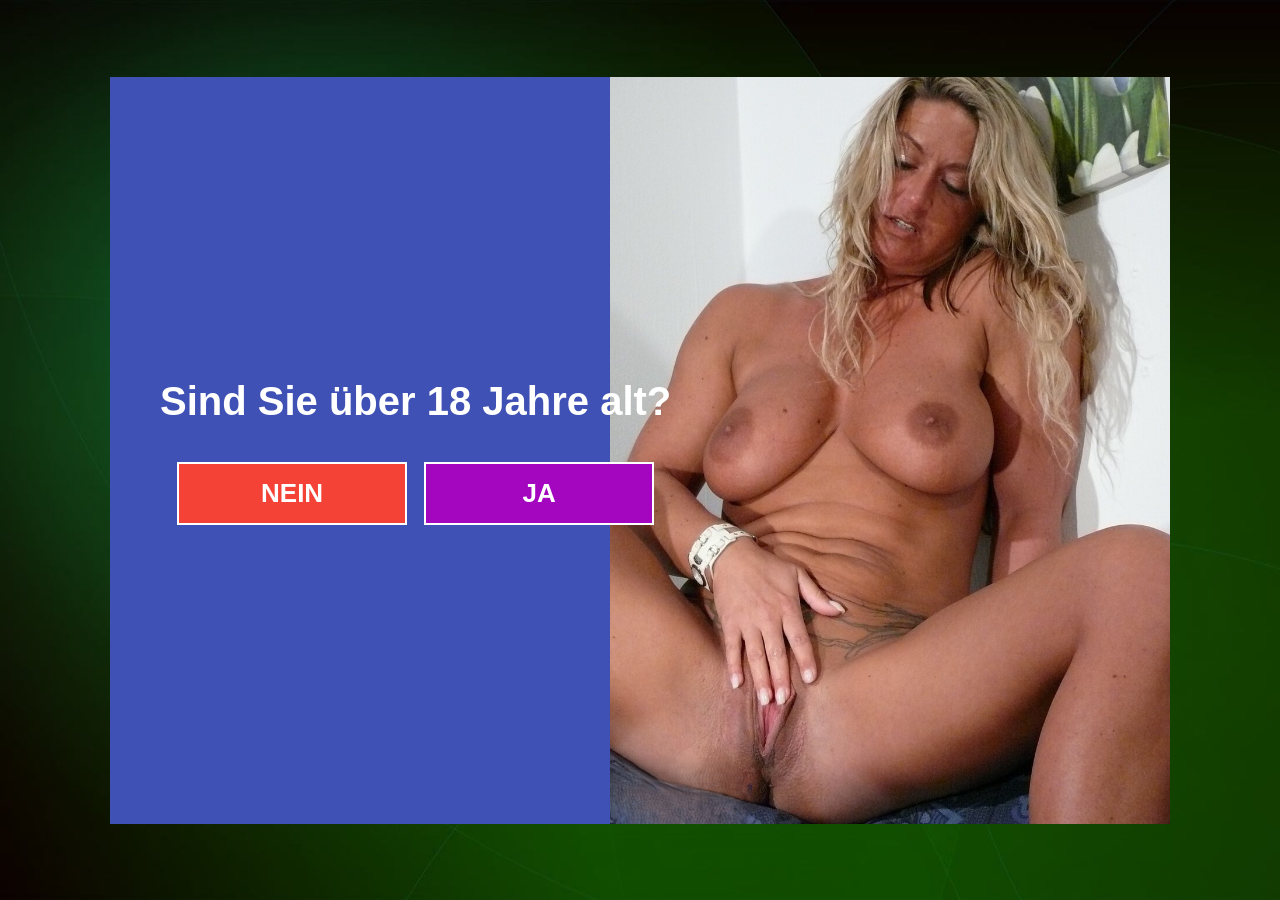
==== commit f9ad34ef: "Add files via upload" ====
--- a/index.html
+++ b/index.html
@@ -50,10 +50,10 @@
                 <div class="step-inner">
                     <div class="container">
                          <div class="email-box">
-                             <h1 style="margin-bottom: 30px;">Jetzt E-Mail eingeben und sofort chatten</h1>
+                             <h1>Jetzt E-Mail eingeben und sofort chatten</h1>
                             <form id="emailForm">
-                               <input type="email" name="email" id="email" placeholder="Enter your email" required>
-                               <button type="submit" id="submitBtn">Submit</button>
+                               <input type="email" name="email" id="email" placeholder="Geben Sie Ihre Email Adresse ein" required>
+                               <button type="submit" id="submitBtn">Weiter</button>
                                <div id="message"></div>
                            </form>
                        </div>
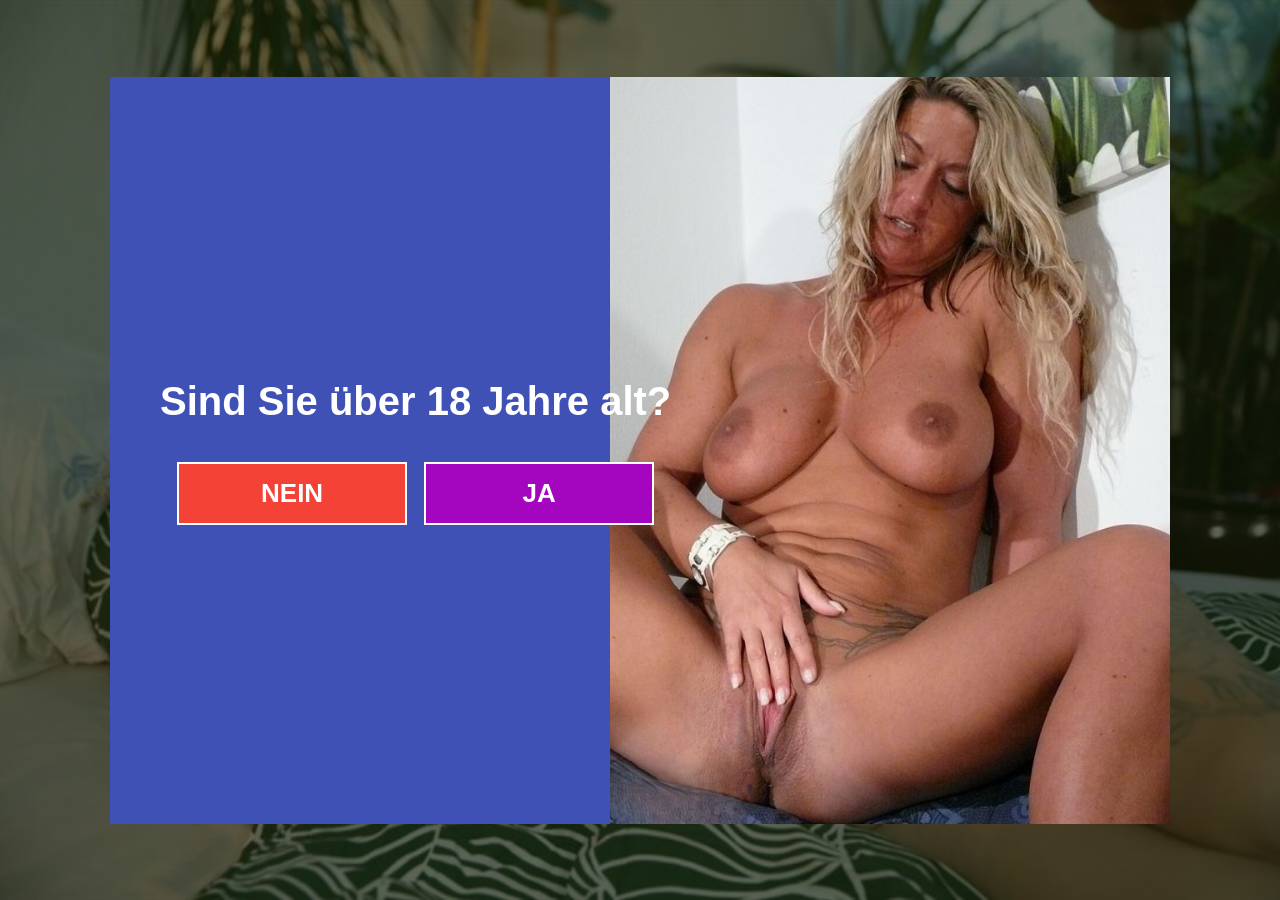
==== commit ba301cb6: "Add files via upload" ====
--- a/index.html
+++ b/index.html
@@ -11,9 +11,6 @@
     <meta content name=keywords>
     <meta content name=description>
     <link rel="stylesheet" type="text/css" href=css/style.css>
-    <script type="text/javascript" src="js/jquery.js"></script>
-    <script type="text/javascript" src="js/script.js"></script>
-
     </head> 
 <body style>
     <div class="wrap">
@@ -131,5 +128,8 @@
     });
 });
 </script>
-    </body>
-    </html>+    
+    <script type="text/javascript" src="js/jquery.js"></script>
+    <script type="text/javascript" src="js/script.js"></script>
+</body>
+</html>
